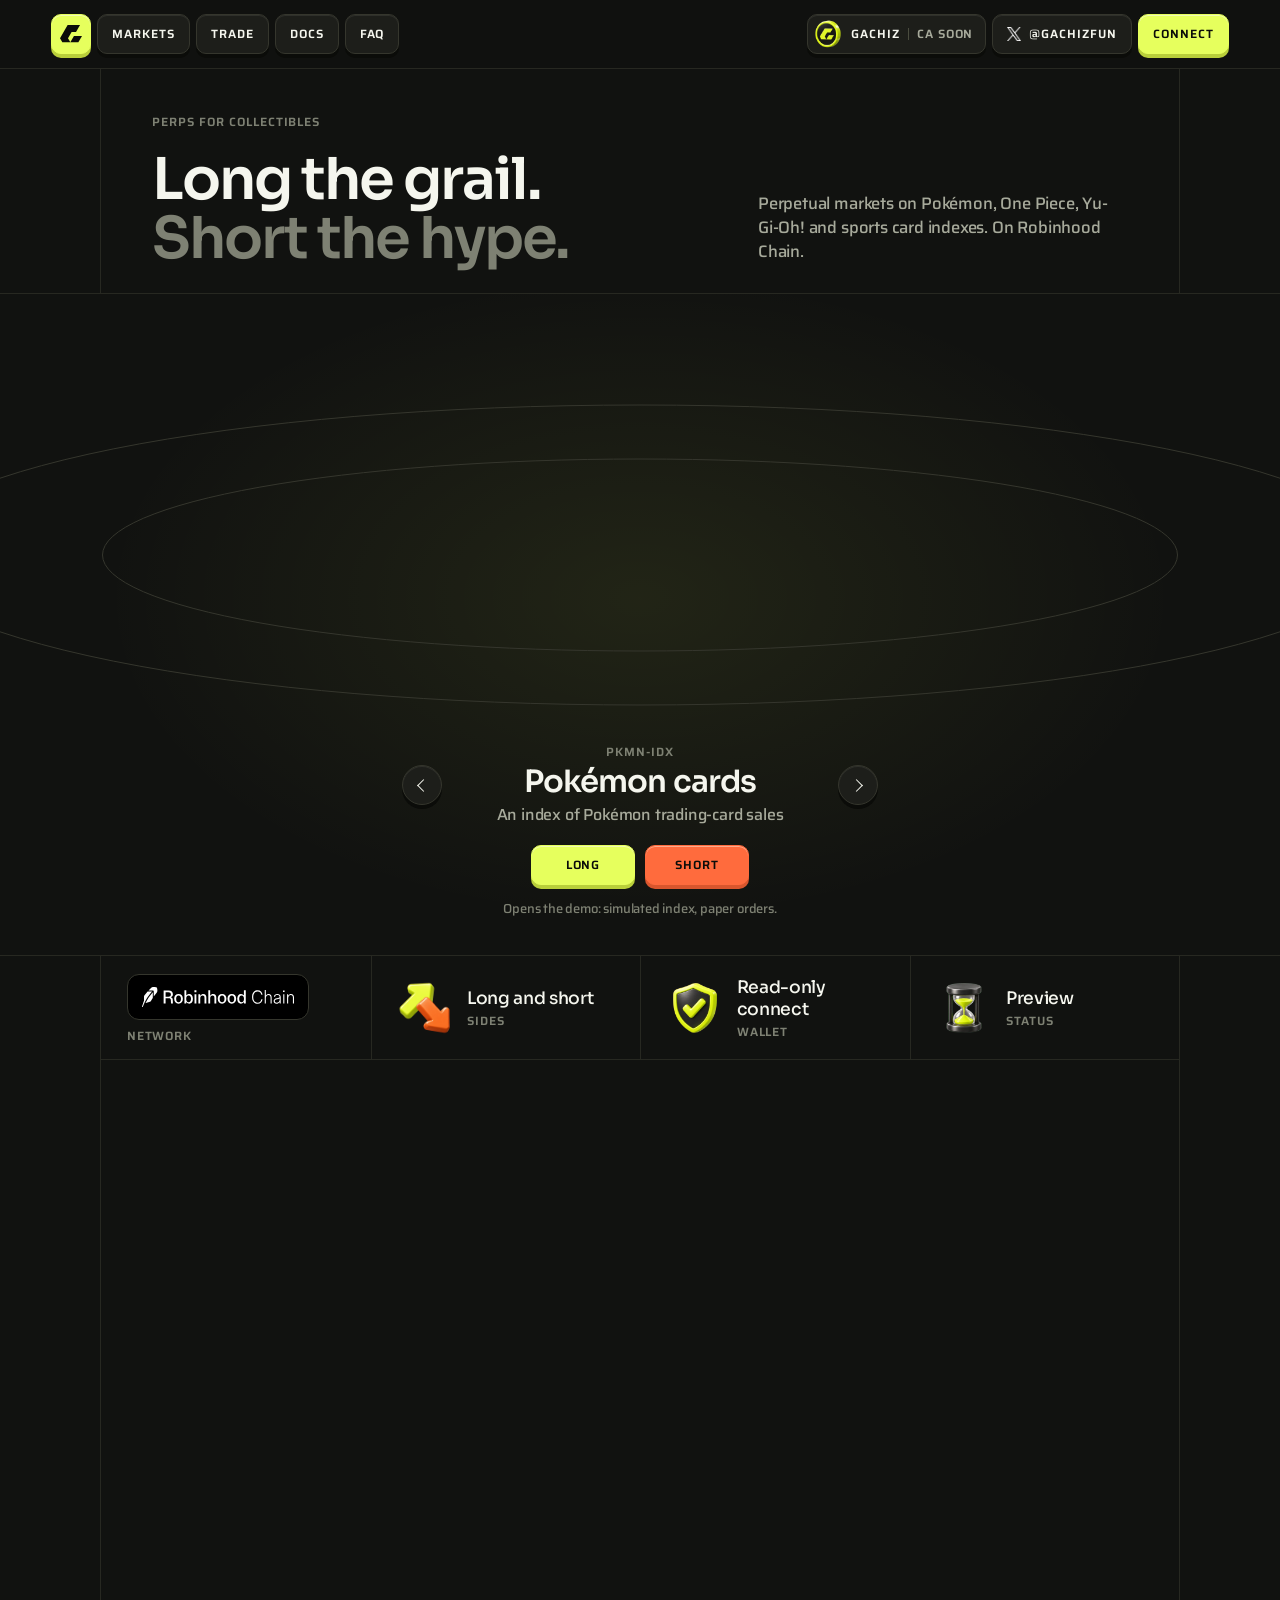
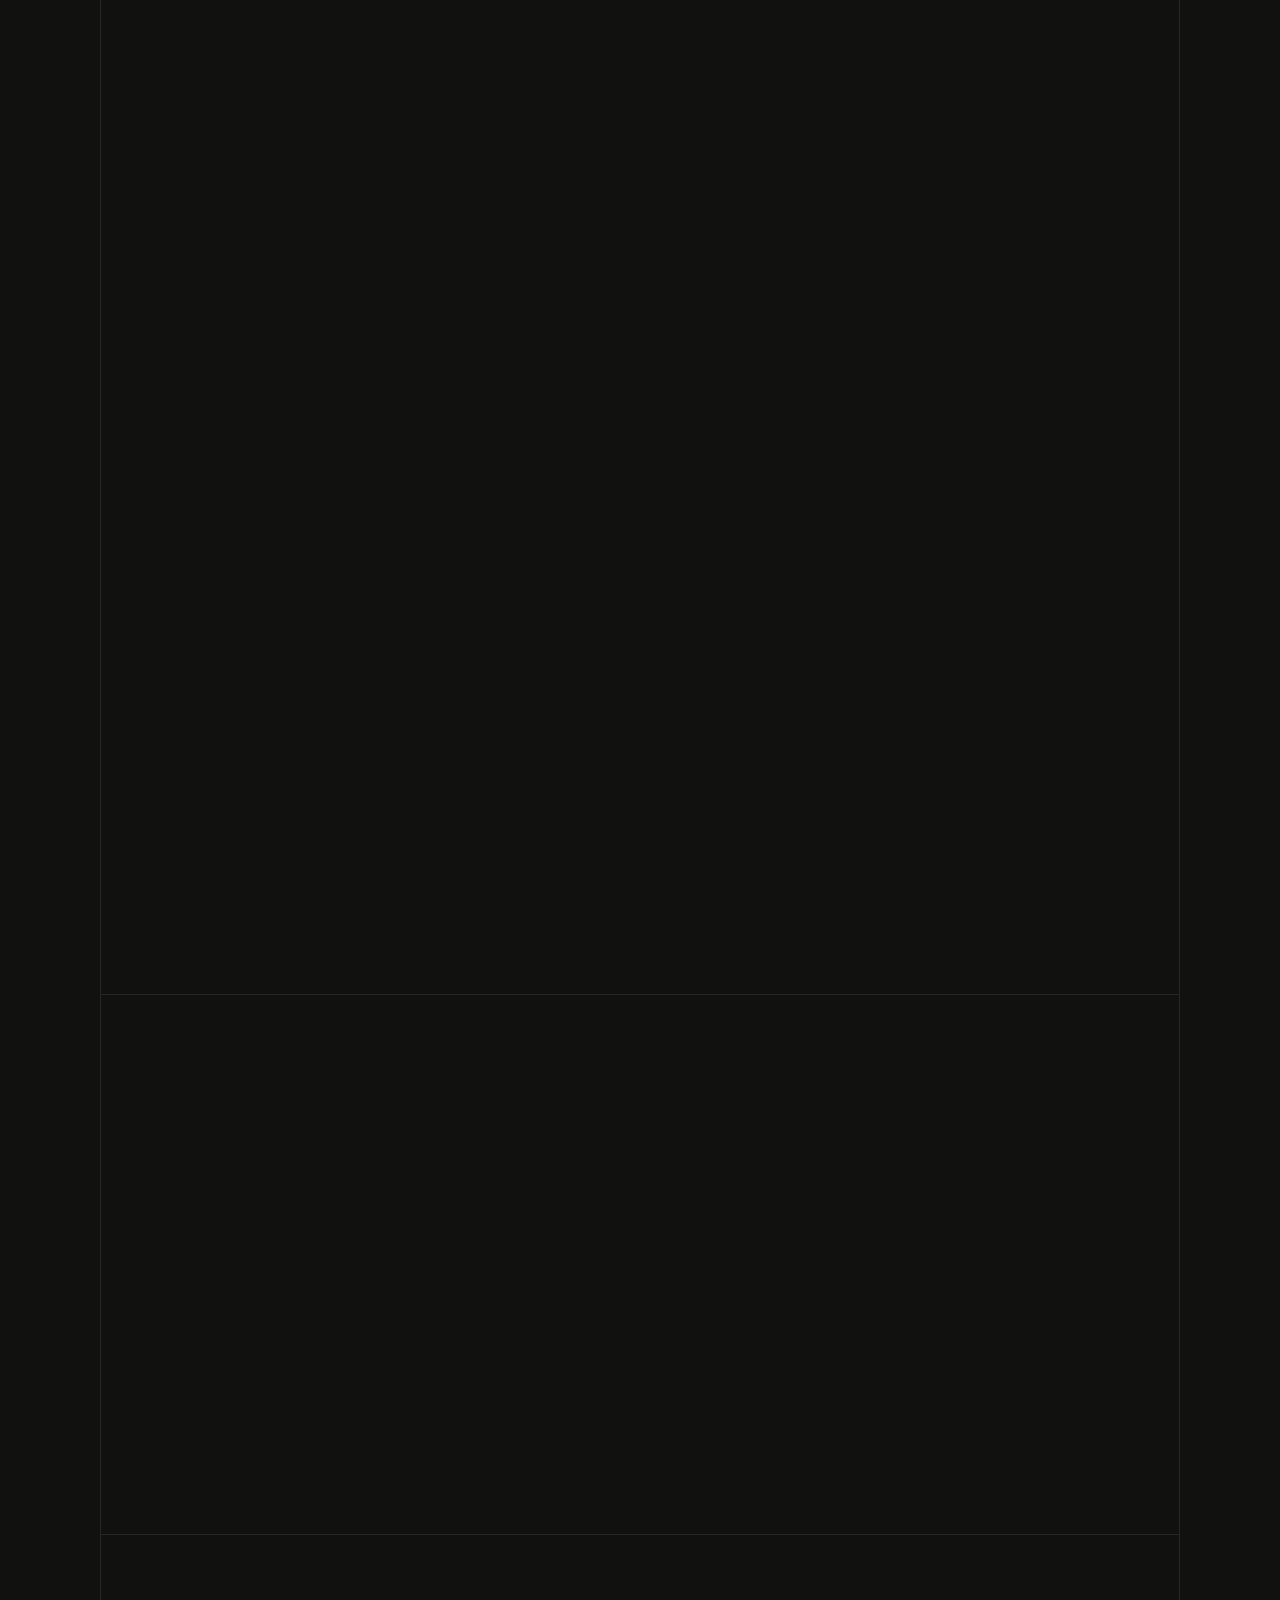
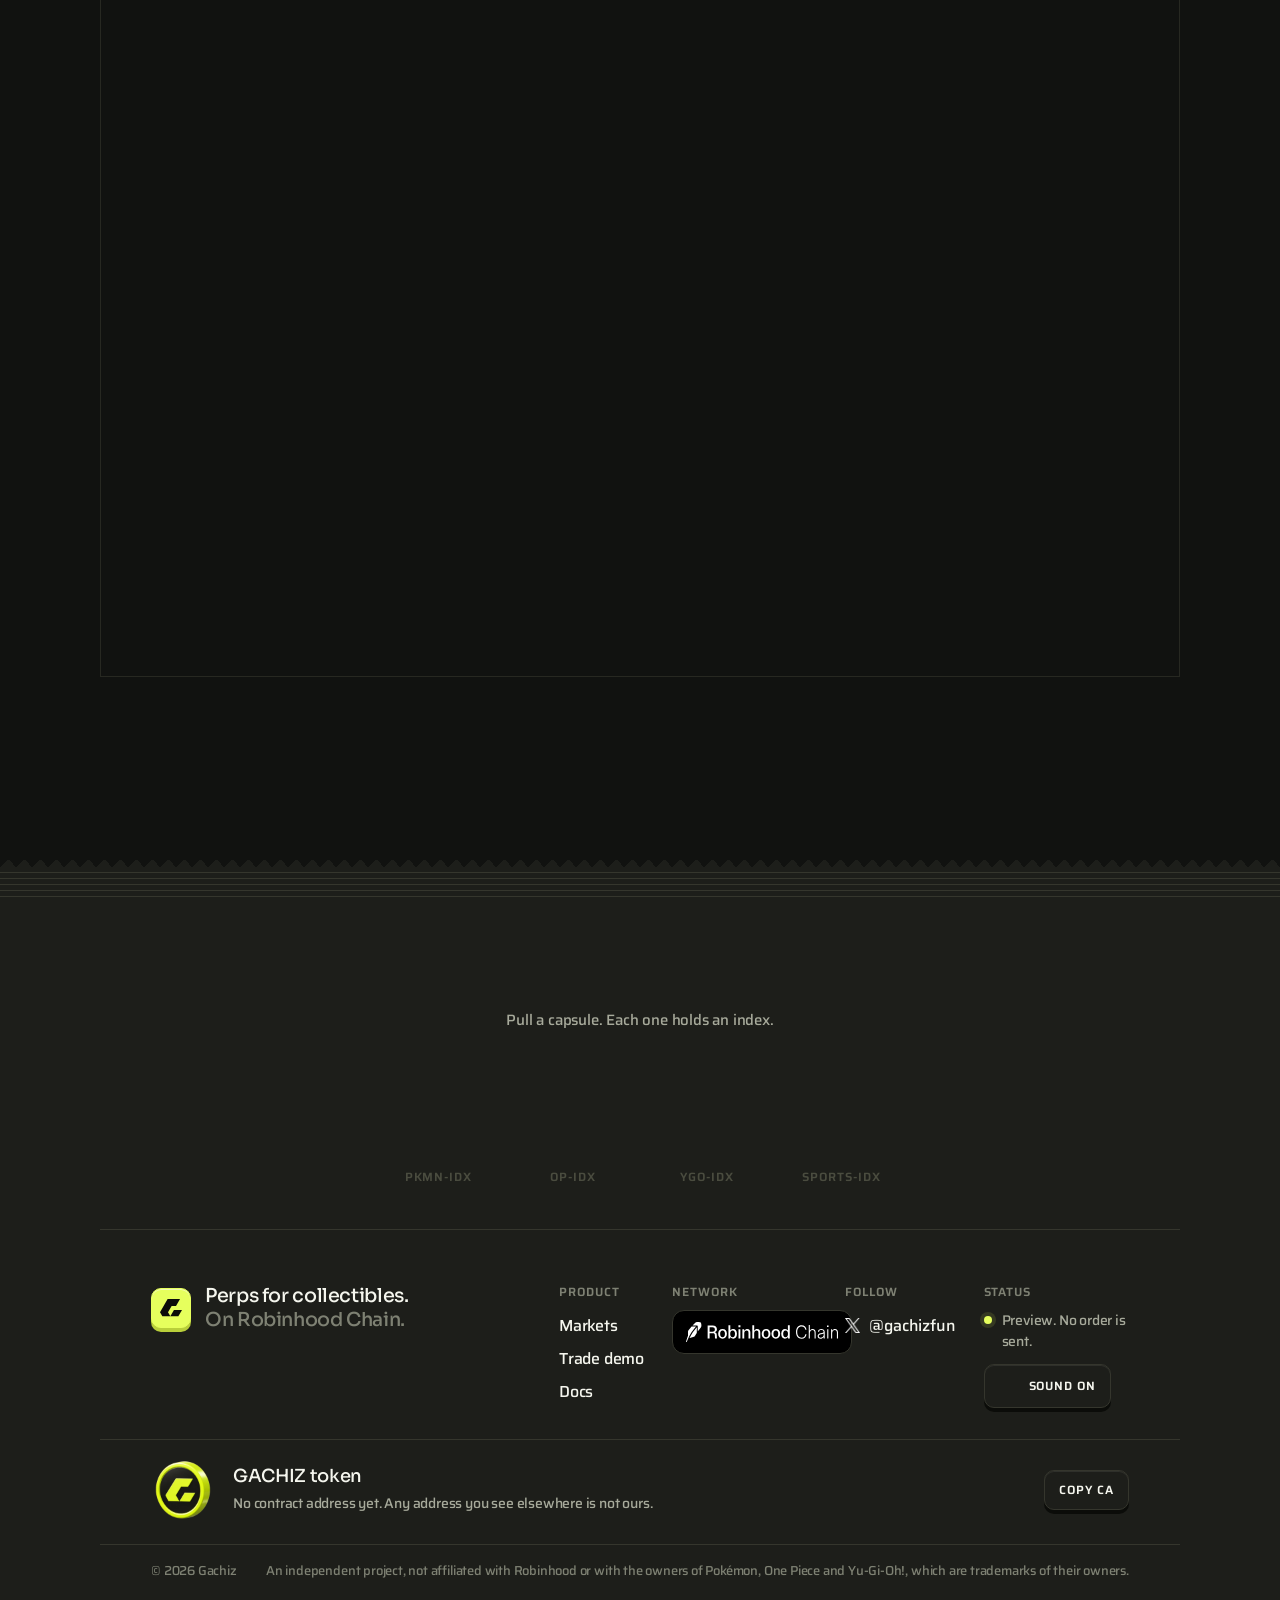
==== site/index.html @ b906c735 "Gachiz website: landing, trading demo, markets and docs" ====
<!doctype html>
<html lang="en">
<head>
<meta charset="utf-8">
<meta name="viewport" content="width=device-width, initial-scale=1">
<meta http-equiv="Content-Security-Policy" content="default-src 'self'; img-src 'self' data:; style-src 'self'; script-src 'self'; base-uri 'none'; form-action 'none'">
<meta name="theme-color" content="#111210">
<meta name="description" content="Gachiz: perpetual markets on Pokémon, One Piece, Yu-Gi-Oh! and sports card indexes, on Robinhood Chain. Demo.">
<title>Gachiz: long the grail, short the hype</title>
<link rel="icon" href="favicon.svg" type="image/svg+xml">
<link rel="preload" href="fonts/sora-latin-var.woff2" as="font" type="font/woff2" crossorigin>
<link rel="preload" href="fonts/saira-latin-var.woff2" as="font" type="font/woff2" crossorigin>
<link rel="stylesheet" href="styles.css">
</head>
<body>

<svg class="gz-defs" width="0" height="0" aria-hidden="true">
  <filter id="gz-soude" color-interpolation-filters="sRGB">
    <feComponentTransfer><feFuncA type="linear" slope="3" intercept="-1"/></feComponentTransfer>
  </filter>
</svg>

<div class="gz-load" id="chargement" role="status" aria-label="Loading">
  <div class="gz-mark" aria-hidden="true">
    <div class="gz-flou">
      <i class="v1 t6"></i><i class="v1 t5"></i><i class="v1 t4"></i><i class="v1 t3"></i><i class="v1 t2"></i><i class="v1 t1"></i>
      <i class="v2 t6"></i><i class="v2 t5"></i><i class="v2 t4"></i><i class="v2 t3"></i><i class="v2 t2"></i><i class="v2 t1"></i>
      <i class="v3 t6"></i><i class="v3 t5"></i><i class="v3 t4"></i><i class="v3 t3"></i><i class="v3 t2"></i><i class="v3 t1"></i>
      <i class="v4 t6"></i><i class="v4 t5"></i><i class="v4 t4"></i><i class="v4 t3"></i><i class="v4 t2"></i><i class="v4 t1"></i>
      <i class="v5 t6"></i><i class="v5 t5"></i><i class="v5 t4"></i><i class="v5 t3"></i><i class="v5 t2"></i><i class="v5 t1"></i>
    </div>
    <div class="gz-net">
      <i class="b1"></i><i class="v1"></i>
      <i class="b2"></i><i class="v2"></i>
      <i class="b3"></i><i class="v3"></i>
      <i class="b4"></i><i class="v4"></i>
      <i class="b5"></i><i class="v5"></i>
    </div>
  </div>
</div>

<header class="barre">
  <div class="barre-gauche">
    <a class="puce puce-logo" href="./" aria-label="Gachiz, home">
      <svg viewBox="0 0 136.6 107" aria-hidden="true">
        <polygon points="47.34,0 124.34,0 99.51,43 72.17,43 49.65,82 64.08,107 14.43,107 0,82"/>
        <polygon points="86.6,68 136.6,68 114.08,107 64.08,107"/>
      </svg>
    </a>
    <nav class="liens" aria-label="Main">
      <a class="puce" href="markets/">Markets</a>
      <a class="puce" href="trade/">Trade</a>
      <a class="puce" href="docs/">Docs</a>
      <a class="puce" href="#faq">FAQ</a>
    </nav>
  </div>
  <div class="barre-droite">
    <button class="puce puce-jeton" type="button" data-jeton aria-label="GACHIZ token: copy the contract address"><img src="icons/marge.webp" alt="" width="30" height="30"><span class="jeton-nom">GACHIZ</span><span class="jeton-ca" data-jeton-ca>CA soon</span></button>
    <a class="puce puce-x" href="https://x.com/gachizfun" rel="noopener" aria-label="Gachiz on X: @gachizfun"><img class="logo-x" src="logos/x.png" alt="" width="14" height="14"><span>@gachizfun</span></a>
    <div class="wallet">
      <button class="puce puce-zest" id="wallet-bouton" type="button" aria-haspopup="dialog" aria-expanded="false">Connect</button>
      <div class="wallet-menu" id="wallet-menu" hidden></div>
    </div>
  </div>
</header>

<section class="tete">
  <div class="tete-titre">
    <p class="libelle">Perps for collectibles</p>
    <h1>Long the grail.<br><span class="gris">Short the hype.</span></h1>
  </div>
  <div class="tete-droite">
    <p class="promesse">Perpetual markets on Pokémon, One Piece, Yu-Gi-Oh! and sports card indexes. On Robinhood Chain.</p>
  </div>
</section>

<section class="scene" aria-label="The markets, as packs">
  <svg class="orbites" viewBox="0 0 1200 360" preserveAspectRatio="none" aria-hidden="true">
    <ellipse cx="600" cy="180" rx="596" ry="150"/><ellipse cx="600" cy="180" rx="430" ry="96"/>
  </svg>
  <div class="ronde attend" id="ronde" role="group" aria-label="Four index packs turning in a ring. Drag to spin.">
    <div class="pack" data-code="PKMN-IDX" data-nom="Pokémon cards" data-ligne="An index of Pokémon trading-card sales"><img src="packs/pokemon.webp" alt="Gachiz pack for the Pokémon card index" width="560" height="1040" decoding="async"><span class="dos"></span><span class="reflet"></span></div>
    <div class="pack" data-code="OP-IDX" data-nom="One Piece cards" data-ligne="An index of One Piece trading-card sales"><img src="packs/onepiece.webp" alt="Gachiz pack for the One Piece card index" width="560" height="1040" decoding="async"><span class="dos"></span><span class="reflet"></span></div>
    <div class="pack" data-code="YGO-IDX" data-nom="Yu-Gi-Oh! cards" data-ligne="An index of Yu-Gi-Oh! trading-card sales"><img src="packs/yugioh.webp" alt="Gachiz pack for the Yu-Gi-Oh! card index" width="560" height="1040" decoding="async"><span class="dos"></span><span class="reflet"></span></div>
    <div class="pack" data-code="SPORTS-IDX" data-nom="Sports cards" data-ligne="An index of sports trading-card sales"><img src="packs/sports.webp" alt="Gachiz pack for the sports card index" width="560" height="1040" decoding="async"><span class="dos"></span><span class="reflet"></span></div>
    <div class="pack" aria-hidden="true" data-code="PKMN-IDX" data-nom="Pokémon cards" data-ligne="An index of Pokémon trading-card sales"><img src="packs/pokemon.webp" alt="" width="560" height="1040" decoding="async"><span class="dos"></span><span class="reflet"></span></div>
    <div class="pack" aria-hidden="true" data-code="OP-IDX" data-nom="One Piece cards" data-ligne="An index of One Piece trading-card sales"><img src="packs/onepiece.webp" alt="" width="560" height="1040" decoding="async"><span class="dos"></span><span class="reflet"></span></div>
    <div class="pack" aria-hidden="true" data-code="YGO-IDX" data-nom="Yu-Gi-Oh! cards" data-ligne="An index of Yu-Gi-Oh! trading-card sales"><img src="packs/yugioh.webp" alt="" width="560" height="1040" decoding="async"><span class="dos"></span><span class="reflet"></span></div>
    <div class="pack" aria-hidden="true" data-code="SPORTS-IDX" data-nom="Sports cards" data-ligne="An index of sports trading-card sales"><img src="packs/sports.webp" alt="" width="560" height="1040" decoding="async"><span class="dos"></span><span class="reflet"></span></div>
  </div>
  <div class="cartel" id="cartel">
    <button class="puce puce-ronde" id="ronde-avant" type="button" aria-label="Previous pack"><span class="chevron" aria-hidden="true"></span></button>
    <div class="cartel-texte" aria-live="polite">
      <p class="libelle" id="cartel-code">PKMN-IDX</p>
      <p class="cartel-nom" id="cartel-nom">Pokémon cards</p>
      <p class="cartel-ligne" id="cartel-ligne">An index of Pokémon trading-card sales</p>
    </div>
    <button class="puce puce-ronde" id="ronde-apres" type="button" aria-label="Next pack"><span class="chevron" aria-hidden="true"></span></button>
  </div>
  <div class="cartel-gestes">
    <a class="puce puce-zest ordre" data-sens="long" href="trade/?market=PKMN-IDX&amp;side=long">Long</a>
    <a class="puce puce-baisse ordre" data-sens="short" href="trade/?market=PKMN-IDX&amp;side=short">Short</a>
    <p class="etat">Opens the demo: simulated index, paper orders.</p>
  </div>
</section>

<main class="cadre">
  <section class="faits" aria-label="Facts">
    <div class="fait-chaine"><span class="logo-chaine"><img src="logos/robinhood-chain.svg" alt="Robinhood Chain" width="152" height="20"></span><p class="libelle">Network</p></div>
    <div><span class="duo"><img src="icons/long.webp" alt="" width="44" height="44" loading="lazy"><img src="icons/short.webp" alt="" width="44" height="44" loading="lazy"></span><p class="fait">Long and short</p><p class="libelle">Sides</p></div>
    <div><img src="icons/bouclier.webp" alt="" width="56" height="56" loading="lazy"><p class="fait">Read-only connect</p><p class="libelle">Wallet</p></div>
    <div><img src="icons/sablier.webp" alt="" width="56" height="56" loading="lazy"><p class="fait">Preview</p><p class="libelle">Status</p></div>
  </section>

  <section class="bloc" id="markets">
    <p class="libelle apparait">Trade the collection</p>
    <h2 class="apparait">Pokémon, One Piece, Yu-Gi-Oh! and sports cards, <span class="gris">as perpetual markets.</span></h2>

    <ul class="lignes apparait">
      <li class="ligne"><span class="medaillon"><img src="packs/mini/pokemon.webp" alt="" width="64" height="64" loading="lazy"></span><span class="nom">Pokémon cards</span><span class="code">PKMN-IDX</span><span class="precision">An index of Pokémon trading-card sales</span><span class="statut">Preview</span></li>
      <li class="ligne"><span class="medaillon"><img src="packs/mini/onepiece.webp" alt="" width="64" height="64" loading="lazy"></span><span class="nom">One Piece cards</span><span class="code">OP-IDX</span><span class="precision">An index of One Piece trading-card sales</span><span class="statut">Preview</span></li>
      <li class="ligne"><span class="medaillon"><img src="packs/mini/yugioh.webp" alt="" width="64" height="64" loading="lazy"></span><span class="nom">Yu-Gi-Oh! cards</span><span class="code">YGO-IDX</span><span class="precision">An index of Yu-Gi-Oh! trading-card sales</span><span class="statut">Preview</span></li>
      <li class="ligne"><span class="medaillon"><img src="packs/mini/sports.webp" alt="" width="64" height="64" loading="lazy"></span><span class="nom">Sports cards</span><span class="code">SPORTS-IDX</span><span class="precision">An index of sports trading-card sales</span><span class="statut">Preview</span></li>
    </ul>

    <div class="vitrine apparait" id="vitrine">
      <div class="vitrine-scene">
        <a class="ecran ecran-ordi" href="trade/" aria-label="Open the trading demo">
          <img src="apercus/app-ordi.webp" alt="The Gachiz trading screen: four index markets, a candle chart, the order ticket and an open long position. Demo data." width="1440" height="900" loading="lazy">
        </a>
        <div class="ecran ecran-tel" aria-hidden="true"><img src="apercus/app-tel.webp" alt="" width="390" height="844" loading="lazy"></div>
      </div>
      <div class="vitrine-pied">
        <p class="libelle">The trading screen, running on demo data</p>
        <a class="puce puce-zest" href="trade/">Open the demo</a>
      </div>
    </div>
  </section>

  <section class="bloc" id="how">
    <p class="libelle apparait">From wallet to position</p>
    <h2 class="apparait">Four steps, <span class="gris">one position.</span></h2>
    <ol class="etapes">
      <li class="etape apparait">
        <svg class="schema" width="220" height="120" viewBox="0 0 220 120" aria-hidden="true">
          <path class="trait" d="M30 60H112"/><circle class="orbite" cx="158" cy="60" r="46"/>
          <g class="noeud"><circle cx="30" cy="60" r="5"/><circle class="point" cx="30" cy="60" r="1.6"/></g>
          <g class="noeud actif"><circle cx="112" cy="60" r="5"/><circle class="point" cx="112" cy="60" r="1.6"/></g>
          <g class="noeud"><circle cx="181" cy="20.2" r="5"/><circle class="point" cx="181" cy="20.2" r="1.6"/></g>
        </svg>
        <p class="numero"><img src="icons/wallet.webp" alt="" width="64" height="64" loading="lazy">01</p><p class="etape-texte">Connect a wallet on Robinhood Chain.</p>
      </li>
      <li class="etape apparait">
        <svg class="schema" width="220" height="120" viewBox="0 0 220 120" aria-hidden="true">
          <path class="trait" d="M36 18L72.4 81M84 18L96.1 39M132 18L119.9 39M180 18L143.6 81"/><circle class="orbite" cx="108" cy="82" r="24"/>
          <g class="noeud"><circle cx="36" cy="18" r="5"/><circle class="point" cx="36" cy="18" r="1.6"/></g>
          <g class="noeud"><circle cx="84" cy="18" r="5"/><circle class="point" cx="84" cy="18" r="1.6"/></g>
          <g class="noeud"><circle cx="132" cy="18" r="5"/><circle class="point" cx="132" cy="18" r="1.6"/></g>
          <g class="noeud"><circle cx="180" cy="18" r="5"/><circle class="point" cx="180" cy="18" r="1.6"/></g>
          <g class="noeud actif"><circle cx="108" cy="82" r="7"/><circle class="point" cx="108" cy="82" r="2.2"/></g>
        </svg>
        <p class="numero"><img src="icons/indice.webp" alt="" width="64" height="64" loading="lazy">02</p><p class="etape-texte">Pick an index of collectibles.</p>
      </li>
      <li class="etape apparait">
        <svg class="schema" width="220" height="120" viewBox="0 0 220 120" aria-hidden="true">
          <path class="trait" d="M24 60H86"/><path class="trait allume" d="M86 60L112 15H196"/><path class="trait baisse" d="M86 60L112 105H196"/>
          <g class="noeud"><circle cx="24" cy="60" r="5"/><circle class="point" cx="24" cy="60" r="1.6"/></g>
          <g class="noeud actif"><circle cx="86" cy="60" r="5"/><circle class="point" cx="86" cy="60" r="1.6"/></g>
        </svg>
        <p class="numero"><img src="icons/levier.webp" alt="" width="64" height="64" loading="lazy">03</p><p class="etape-texte">Go long or short, with leverage.</p>
      </li>
      <li class="etape apparait">
        <svg class="schema" width="220" height="120" viewBox="0 0 220 120" aria-hidden="true">
          <path class="trait" d="M28 92L64 29.6H156L192 92"/><path class="trait pointille" d="M28 92H192"/>
          <g class="noeud actif"><circle cx="28" cy="92" r="5"/><circle class="point" cx="28" cy="92" r="1.6"/></g>
          <g class="noeud"><circle cx="64" cy="29.6" r="5"/><circle class="point" cx="64" cy="29.6" r="1.6"/></g>
          <g class="noeud"><circle cx="156" cy="29.6" r="5"/><circle class="point" cx="156" cy="29.6" r="1.6"/></g>
          <g class="noeud actif"><circle cx="192" cy="92" r="5"/><circle class="point" cx="192" cy="92" r="1.6"/></g>
        </svg>
        <p class="numero"><img src="icons/pince.webp" alt="" width="64" height="64" loading="lazy">04</p><p class="etape-texte">Close the position whenever you want.</p>
      </li>
    </ol>
  </section>

  <section class="bloc" id="faq">
    <p class="libelle apparait">FAQ</p>
    <div class="titre-icone apparait"><img src="icons/question.webp" alt="" width="72" height="72" loading="lazy"><h2>Straight answers.</h2></div>
    <div class="faq-grille">
    <div class="questions apparait">
      <details><summary>What is Gachiz?</summary><p>A market for collectibles. Instead of pulling a card and hoping, you take a long or short position on an index of Pokémon, One Piece, Yu-Gi-Oh! or sports card sales.</p></details>
      <details><summary>Is Gachiz affiliated with these card games?</summary><p>No. Gachiz is an independent project. Pokémon, One Piece and Yu-Gi-Oh! are trademarks of their owners: their names only say which cards an index follows.</p></details>
      <details><summary>Is trading live?</summary><p>No. This site is a preview. No order is sent and no funds are taken. Connecting a wallet only reads your address.</p></details>
      <details><summary>Which chain is it on?</summary><p>Robinhood Chain, an EVM network (chain id 4663).</p></details>
      <details><summary>Is there a token?</summary><p>A GACHIZ token is planned. It has no contract address yet: any address you see elsewhere is not ours. Once it exists, it is shown in the top bar and the footer, with a button to copy it.</p></details>
    </div>
    <figure class="apercu apercu-cote apparait">
      <figcaption class="libelle">What Connect reads</figcaption>
      <svg class="schema" width="280" height="190" viewBox="0 0 280 190" role="img" aria-label="Schematic: connecting a wallet reads its address only. Funds are not touched.">
        <circle class="orbite" cx="58" cy="95" r="34"/>
        <path class="trait allume" d="M92 95H150L176 50H232"/><path class="trait pointille" d="M150 95L176 140H232"/>
        <g class="noeud actif"><circle cx="58" cy="95" r="7"/><circle class="point" cx="58" cy="95" r="2.2"/></g>
        <g class="noeud actif"><circle cx="232" cy="50" r="5"/><circle class="point" cx="232" cy="50" r="1.6"/></g>
        <g class="noeud"><circle cx="232" cy="140" r="5"/><circle class="point" cx="232" cy="140" r="1.6"/></g>
        <text class="ap-texte" x="58" y="150" text-anchor="middle">Wallet</text>
        <text class="ap-texte ap-texte-zest" x="240" y="34" text-anchor="end">Address</text>
        <text class="ap-texte" x="240" y="166" text-anchor="end">Funds: untouched</text>
      </svg>
    </figure>
    </div>
    <a class="carte-doc apparait" href="docs/">
      <img src="icons/livre.webp" alt="" width="64" height="64" loading="lazy">
      <span><strong>The rest is in the docs</strong><span>Indexes, perps basics, the demo and what Connect reads.</span></span>
      <span class="chevron" aria-hidden="true"></span>
    </a>
  </section>

</main>

<footer class="pied">
  <div class="pied-soudure" aria-hidden="true"></div>
  <div class="tirage" id="tirage">
    <button class="tirage-machine" id="tirage-bouton" type="button" aria-label="Pull a capsule from the machine">
      <img src="icons/machine.webp" alt="" width="230" height="230" loading="lazy">
    </button>
    <p class="tirage-etat" id="tirage-etat" aria-live="polite">Pull a capsule. Each one holds an index.</p>
    <ol class="plateau" aria-label="Indexes pulled">
      <li class="socle" data-code="PKMN-IDX"><img src="icons/socle.webp" alt="" width="84" height="84" loading="lazy"><a class="trouve" href="trade/?market=PKMN-IDX" aria-label="Pokémon cards, open the demo" hidden><img src="packs/mini/pokemon.webp" alt="" width="72" height="72" loading="lazy"></a><span class="libelle">PKMN-IDX</span></li>
      <li class="socle" data-code="OP-IDX"><img src="icons/socle.webp" alt="" width="84" height="84" loading="lazy"><a class="trouve" href="trade/?market=OP-IDX" aria-label="One Piece cards, open the demo" hidden><img src="packs/mini/onepiece.webp" alt="" width="72" height="72" loading="lazy"></a><span class="libelle">OP-IDX</span></li>
      <li class="socle" data-code="YGO-IDX"><img src="icons/socle.webp" alt="" width="84" height="84" loading="lazy"><a class="trouve" href="trade/?market=YGO-IDX" aria-label="Yu-Gi-Oh! cards, open the demo" hidden><img src="packs/mini/yugioh.webp" alt="" width="72" height="72" loading="lazy"></a><span class="libelle">YGO-IDX</span></li>
      <li class="socle" data-code="SPORTS-IDX"><img src="icons/socle.webp" alt="" width="84" height="84" loading="lazy"><a class="trouve" href="trade/?market=SPORTS-IDX" aria-label="Sports cards, open the demo" hidden><img src="packs/mini/sports.webp" alt="" width="72" height="72" loading="lazy"></a><span class="libelle">SPORTS-IDX</span></li>
    </ol>
  </div>
  <div class="pied-corps">
    <div class="pied-marque">
      <a class="puce puce-logo" href="./" aria-label="Gachiz, back to top">
        <svg viewBox="0 0 136.6 107" aria-hidden="true">
          <polygon points="47.34,0 124.34,0 99.51,43 72.17,43 49.65,82 64.08,107 14.43,107 0,82"/>
          <polygon points="86.6,68 136.6,68 114.08,107 64.08,107"/>
        </svg>
      </a>
      <p class="pied-phrase">Perps for collectibles.<br><span class="gris">On Robinhood Chain.</span></p>
    </div>
    <nav class="pied-liens" aria-label="Footer">
      <div><p class="libelle">Product</p><a href="markets/">Markets</a><a href="trade/">Trade demo</a><a href="docs/">Docs</a></div>
      <div><p class="libelle">Network</p><span class="logo-chaine"><img src="logos/robinhood-chain.svg" alt="Robinhood Chain" width="152" height="20" loading="lazy"></span></div>
      <div><p class="libelle">Follow</p><a href="https://x.com/gachizfun" rel="noopener" aria-label="Gachiz on X: @gachizfun"><img class="logo-x" src="logos/x.png" alt="" width="15" height="15">@gachizfun</a></div>
      <div>
        <p class="libelle">Status</p>
        <p class="pied-etat"><span class="voyant"></span>Preview. No order is sent.</p>
        <button class="puce puce-son" id="son-bouton" type="button" aria-pressed="true"><img src="icons/son.webp" alt="" width="32" height="32" loading="lazy"><span>Sound on</span></button>
      </div>
    </nav>
  </div>
  <div class="pied-jeton">
    <img src="icons/marge.webp" alt="" width="64" height="64" loading="lazy">
    <div><strong>GACHIZ token</strong><p class="jeton-adresse" data-jeton-texte>No contract address yet. Any address you see elsewhere is not ours.</p></div>
    <button class="puce" type="button" data-jeton>Copy CA</button>
  </div>
  <div class="pied-bas">
    <p>© 2026 Gachiz</p>
    <p>An independent project, not affiliated with Robinhood or with the owners of Pokémon, One Piece and Yu-Gi-Oh!, which are trademarks of their owners.</p>
  </div>
</footer>

<script src="commun.js" defer></script>
<script src="app.js" defer></script>
</body>
</html>
---- site/styles.css ----
/* Gachiz : le site. Aucune couleur hors de la palette ci-dessous. */
@font-face { font-family: "Sora"; src: url("fonts/sora-latin-var.woff2") format("woff2"); font-weight: 100 800; font-display: swap; }
@font-face { font-family: "Saira"; src: url("fonts/saira-latin-var.woff2") format("woff2"); font-weight: 100 900; font-stretch: 50% 125%; font-display: swap; }

:root {
  --bg: #111210; --paper: #171815; --sheet: #1D1E1A; --muted: #25261F; --emph: #2E2F27;
  --text-1: #F5F6EE; --text-2: #A7AA9B; --text-3: #7E8173;
  --div-1: #272821; --div-2: #35362D; --div-3: #4A4C3F;
  --zest: #E6FF5D; --zest-dark: #B9CF3A; --on-zest: #0B0C09; --noir: #0B0C09;
  --down: #FF6B3D; --down-dark: #D9562D; --logo-blanc: #FFFFFF; --logo-noir: #000000;
  --zest-25: rgb(230 255 93 / .25); --zest-12: rgb(230 255 93 / .12); --zest-8: rgb(230 255 93 / .08); --zest-4: rgb(230 255 93 / .04);
  --down-25: rgb(255 107 61 / .25); --down-12: rgb(255 107 61 / .12);
  --titre: "Sora", sans-serif; --texte: "Saira", sans-serif;
  --courbe: cubic-bezier(.2, .8, .2, 1); --pli: cubic-bezier(.62, 0, .2, 1); --retour: cubic-bezier(.3, 1.2, .4, 1);
  --marge: clamp(18px, 4vw, 64px); --colonne: 1080px;
}
*, *::before, *::after { box-sizing: border-box; }
html { background: var(--bg); scroll-behavior: smooth; scroll-padding-top: 84px; }
body {
  margin: 0; background: var(--bg); color: var(--text-2);
  font: 500 16px/1.5 var(--texte); letter-spacing: -.012em; font-variant-numeric: tabular-nums;
  -webkit-font-smoothing: antialiased;
}
.gz-defs { position: absolute; width: 0; height: 0; }
:focus-visible { outline: 1px solid var(--zest); outline-offset: 3px; }
p { margin: 0; }

/* ---------- Pièces de texte ---------- */
.libelle { font: 600 12px/1.3 var(--texte); letter-spacing: .08em; text-transform: uppercase; color: var(--text-3); }
.gris { color: var(--text-3); }
h1, h2 { margin: 0; font-family: var(--titre); font-weight: 600; color: var(--text-1); letter-spacing: -.035em; }
h1 { font-size: clamp(40px, 4.5vw, 64px); line-height: 1.04; }
h2 { font-size: clamp(26px, 3.1vw, 44px); line-height: 1.1; max-width: 22ch; }
.lien { color: var(--text-1); text-decoration: none; border-bottom: 1px solid var(--div-3); transition: border-color 120ms var(--courbe); }
.lien:hover { border-bottom-color: var(--zest); }

/* ---------- Pastilles : des touches en relief. Au survol elle se lève, à l'appui elle s'enfonce. ---------- */
/* --tranche : la couleur de l'épaisseur sous la touche ; --reflet : le filet de lumière sur son arête du haut. */
.puce {
  --tranche: var(--noir); --reflet: rgb(245 246 238 / .08);
  appearance: none; position: relative; display: inline-flex; align-items: center; gap: 8px; height: 40px; padding: 0 14px;
  border: 1px solid var(--div-2); border-radius: 10px; background: var(--sheet); color: var(--text-1);
  font: 600 12px/1 var(--texte); letter-spacing: .08em; text-transform: uppercase; text-decoration: none; cursor: pointer;
  box-shadow: inset 0 1px 0 var(--reflet), 0 4px 0 var(--tranche);
  transition: background-color 120ms var(--courbe), border-color 120ms var(--courbe), transform 90ms var(--courbe), box-shadow 90ms var(--courbe);
}
.puce:hover { background: var(--muted); border-color: var(--div-3); transform: translateY(-1px); box-shadow: inset 0 1px 0 var(--reflet), 0 5px 0 var(--tranche); }
.puce:active { background: var(--emph); transform: translateY(3px); box-shadow: inset 0 1px 0 var(--reflet), 0 1px 0 var(--tranche); }
.puce-zest, .puce-logo { --tranche: var(--zest-dark); --reflet: rgb(245 246 238 / .6); background: var(--zest); border-color: var(--zest); color: var(--on-zest); }
.puce-zest:hover, .puce-logo:hover { background: var(--zest); border-color: var(--zest); }
.puce-zest:active, .puce-logo:active { background: var(--zest-dark); border-color: var(--zest-dark); }
.puce[aria-busy="true"] { background: var(--zest-25); border-color: var(--zest-25); color: var(--text-1); cursor: progress; transform: translateY(3px); box-shadow: inset 0 1px 0 var(--reflet), 0 1px 0 var(--tranche); }
.puce:disabled { --tranche: var(--noir); background: var(--paper); border-color: var(--div-1); color: var(--text-3); cursor: not-allowed; transform: translateY(2px); box-shadow: 0 2px 0 var(--tranche); }
.puce-grande { height: 48px; padding: 0 20px; font-size: 13px; }
.puce-logo { padding: 0; width: 40px; justify-content: center; }
.puce-logo svg { width: 22px; height: auto; fill: var(--on-zest); }
/* Le logo officiel de X, blanc, à côté du nom du compte : jamais redessiné ni recoloré. */
.logo-x { flex: none; width: 14px; height: 14px; }
/* Un logo de tiers qui demande un fond blanc (ChatGPT, Claude, Gemini) : tel quel, dans une petite tuile blanche. */
.logo-tuile { flex: none; display: grid; place-items: center; width: 26px; height: 26px; background: var(--logo-blanc); border-radius: 7px; }
.logo-tuile img { display: block; width: 17px; height: 17px; }
/* Le logo officiel de Robinhood Chain : blanc sur noir pur, seul dans sa tuile, avec sa marge libre. Il dit le réseau, rien d'autre. */
.logo-chaine { display: inline-grid; place-items: center; padding: 14px 18px; background: var(--logo-noir); border: 1px solid var(--div-2); border-radius: 12px; }
.logo-chaine img { display: block; width: auto; height: 22px; }

/* ---------- Barre ---------- */
.barre {
  position: sticky; top: 0; z-index: 40; display: flex; align-items: center; justify-content: space-between; gap: 12px;
  padding: 14px var(--marge); background: rgb(17 18 16 / .86); backdrop-filter: blur(10px); border-bottom: 1px solid var(--div-1);
}
.barre-gauche, .barre-droite, .liens { display: flex; align-items: center; gap: 6px; }

/* ---------- Wallet : le menu du compte connecté ---------- */
.wallet { position: relative; }
.wallet-menu {
  position: absolute; right: 0; top: calc(100% + 8px); z-index: 20; min-width: 248px; padding: 8px;
  background: var(--paper); border: 1px solid var(--div-2); border-radius: 16px; animation: gz-pose 200ms var(--courbe) both;
}
@keyframes gz-pose { from { opacity: 0; filter: blur(3px); transform: translateY(-6px); } }
.wallet-menu p { margin: 6px 10px 8px; font-size: 13px; color: var(--text-3); }
.wallet-menu .adresse { color: var(--text-1); font-weight: 600; font-size: 15px; font-variant-numeric: tabular-nums; }
.menu-choix {
  display: flex; align-items: center; gap: 10px; width: 100%; padding: 10px; border: 0; border-radius: 8px;
  background: none; color: var(--text-1); font: 600 15px/1.2 var(--texte); text-align: left; cursor: pointer;
  transition: background-color 120ms var(--courbe);
}
.menu-choix:hover { background: var(--muted); }
.menu-choix:active { background: var(--emph); }

/* ---------- Fenêtre : le pop-up de connexion ---------- */
.fenetre {
  width: min(440px, calc(100vw - 32px)); padding: 0; overflow: hidden;
  background: var(--paper); border: 1px solid var(--div-2); border-radius: 20px; color: var(--text-2);
}
.fenetre:focus { outline: none; }
.fenetre::backdrop { background: rgb(11 12 9 / .72); backdrop-filter: blur(6px); }
.fenetre[open] { animation: gz-fenetre 280ms var(--courbe) both; }
.fenetre[open]::backdrop { animation: gz-fond 240ms var(--courbe) both; }
.fenetre.sort { animation: gz-fenetre-sort 160ms var(--courbe) both; }
.fenetre.sort::backdrop { animation: gz-fond-sort 160ms var(--courbe) both; }
@keyframes gz-fenetre { from { opacity: 0; filter: blur(4px); transform: translateY(14px) scale(.97); } }
@keyframes gz-fenetre-sort { to { opacity: 0; filter: blur(3px); transform: translateY(8px) scale(.98); } }
@keyframes gz-fond { from { opacity: 0; } }
@keyframes gz-fond-sort { to { opacity: 0; } }
.fenetre-tete { display: grid; grid-template-columns: 56px minmax(0, 1fr) 32px; gap: 14px; align-items: start; padding: 22px 18px 18px 20px; border-bottom: 1px solid var(--div-1); }
.fenetre-tete img { width: 56px; height: 56px; }
.fenetre-tete h2 { max-width: none; margin-bottom: 6px; font-size: 22px; }
.fenetre-tete p { font-size: 14px; line-height: 1.45; }
.croix { position: relative; flex: none; width: 32px; height: 32px; padding: 0; border: 1px solid var(--div-1); border-radius: 50%; background: var(--sheet); cursor: pointer; transition: background-color 120ms var(--courbe), border-color 120ms var(--courbe), transform 120ms var(--courbe); }
.croix::before, .croix::after { content: ""; position: absolute; left: 50%; top: 50%; width: 12px; height: 1.5px; background: var(--text-2); transform: translate(-50%, -50%) rotate(45deg); }
.croix::after { transform: translate(-50%, -50%) rotate(-45deg); }
.croix:hover { background: var(--muted); border-color: var(--div-2); }
.croix:active { background: var(--emph); transform: scale(.94); }
.fenetre-corps { display: grid; gap: 6px; padding: 12px; }
.wallet-choix {
  display: flex; align-items: center; gap: 12px; width: 100%; min-height: 56px; padding: 10px 14px 10px 12px;
  background: var(--sheet); border: 1px solid var(--div-1); border-radius: 12px; color: var(--text-1);
  font: 600 16px/1.2 var(--texte); text-align: left; cursor: pointer;
  transition: background-color 120ms var(--courbe), border-color 120ms var(--courbe), transform 120ms var(--courbe);
}
.wallet-choix:hover { background: var(--muted); border-color: var(--div-2); }
.wallet-choix { box-shadow: inset 0 1px 0 rgb(245 246 238 / .06), 0 3px 0 var(--noir); }
.wallet-choix:active { background: var(--emph); transform: translateY(2px); box-shadow: inset 0 1px 0 rgb(245 246 238 / .06), 0 1px 0 var(--noir); }
.wallet-choix img { width: 32px; height: 32px; border-radius: 8px; }
.wallet-choix .sans-logo { width: 32px; height: 32px; border: 1px solid var(--div-2); border-radius: 8px; }
.wallet-choix .etiquette { display: inline-flex; align-items: center; gap: 8px; margin-left: auto; font: 600 11px/1.3 var(--texte); letter-spacing: .08em; text-transform: uppercase; color: var(--text-3); }
.wallet-choix[aria-busy="true"] { background: var(--zest-8); border-color: var(--zest); cursor: progress; }
.wallet-choix[aria-busy="true"] .etiquette { color: var(--zest); }
.wallet-choix:disabled { background: var(--paper); color: var(--text-3); cursor: not-allowed; }
.anneau { width: 14px; height: 14px; border: 2px solid var(--zest-25); border-top-color: var(--zest); border-radius: 50%; animation: gz-tourne 700ms linear infinite; }
@keyframes gz-tourne { to { transform: rotate(360deg); } }
.fenetre-vide { padding: 22px 14px 18px; text-align: center; font-size: 14px; }
.fenetre-vide strong { display: block; margin-bottom: 6px; font: 500 18px/1.3 var(--titre); letter-spacing: -.02em; color: var(--text-1); }
.fenetre-erreur { margin: 0 12px 12px; padding: 10px 12px; background: var(--down-12); border: 1px solid var(--down); border-radius: 10px; color: var(--text-1); font-size: 14px; animation: gz-pose 200ms var(--courbe) both; }
.fenetre-pied { padding: 12px 20px 16px; border-top: 1px solid var(--div-1); font-size: 13px; color: var(--text-3); }
/* ---------- La colonne encadrée ---------- */
.cadre { max-width: var(--colonne); margin: 0 auto; border-left: 1px solid var(--div-1); border-right: 1px solid var(--div-1); }
.cadre > section { border-bottom: 1px solid var(--div-1); }
.bloc { padding: clamp(56px, 9vh, 104px) var(--marge); }
.bloc > .libelle { margin-bottom: 18px; }

/* ---------- Premier écran : le titre, puis la scène ---------- */
.tete {
  display: grid; grid-template-columns: minmax(0, 1.2fr) minmax(0, .8fr); align-items: end; gap: clamp(20px, 4vw, 64px);
  max-width: var(--colonne); margin: 0 auto; padding: clamp(28px, 5vh, 64px) var(--marge) clamp(18px, 2.6vh, 30px);
  border-left: 1px solid var(--div-1); border-right: 1px solid var(--div-1);
}
.tete .libelle { margin-bottom: 20px; }
.promesse { margin-bottom: 6px; max-width: 34ch; font-size: clamp(16px, 1.3vw, 19px); line-height: 1.45; color: var(--text-2); }
.etat { font-size: 13px; color: var(--text-3); }

/* ---------- La scène : les packs en ronde, en 3D ---------- */
.scene {
  position: relative; overflow: hidden; border-top: 1px solid var(--div-1); border-bottom: 1px solid var(--div-1);
  background: radial-gradient(60% 70% at 50% 46%, var(--zest-8), transparent 70%), var(--bg);
  padding-bottom: clamp(22px, 4vh, 40px);
}
.orbites { position: absolute; left: 50%; top: clamp(60px, 9vh, 110px); width: min(1500px, 128%); height: clamp(280px, 40vh, 420px); transform: translateX(-50%); pointer-events: none; }
.orbites ellipse { fill: none; stroke: var(--div-2); stroke-width: 1; vector-effect: non-scaling-stroke; }
.ronde {
  --pack-l: clamp(150px, 17.5vw, 262px); --file: 0;
  position: relative; height: clamp(380px, 52vh, 640px); perspective: 1500px; perspective-origin: 50% 44%;
  transform-style: preserve-3d; touch-action: pan-y; cursor: grab; user-select: none;
}
.ronde.glisse { cursor: grabbing; }
.js .ronde.attend .pack { opacity: 0; }
.toile { position: absolute; inset: 0; display: block; width: 100%; height: 100%; }
/* La scène 3D a pris la main : elle dessine le fond, les orbites et les packs. */
.scene.gl { background: var(--bg); }
.scene.gl .orbites, .scene.gl .pack { display: none; }
.pack {
  position: absolute; left: 50%; top: 50%; width: var(--pack-l); transform-style: preserve-3d; will-change: transform, filter;
  filter: blur(calc(var(--prof, 0) * 6px + var(--file) * var(--cote, 0) * 7px)) brightness(calc(1 - var(--prof, 0) * .6));
}
.pack img { display: block; width: 100%; height: auto; backface-visibility: hidden; pointer-events: none; -webkit-user-drag: none; }
/* Le dos : la même silhouette, en aluminium sombre. */
.pack .dos {
  position: absolute; inset: 0; transform: rotateY(180deg); backface-visibility: hidden;
  background: linear-gradient(100deg, var(--sheet), var(--div-3) 42%, var(--paper) 58%, var(--div-2));
  -webkit-mask: var(--masque) center / 100% 100% no-repeat; mask: var(--masque) center / 100% 100% no-repeat;
}
/* Le reflet : une bande de lumière qui glisse sur l'aluminium quand le pack tourne. */
.pack .reflet {
  position: absolute; inset: 0; backface-visibility: hidden; pointer-events: none; mix-blend-mode: screen;
  background: linear-gradient(104deg, transparent 38%, rgb(245 246 238 / .1) 45%, rgb(245 246 238 / .5) 50%, rgb(245 246 238 / .1) 55%, transparent 62%) no-repeat;
  background-size: 300% 100%; background-position: var(--lum, 50%) 0;
  -webkit-mask: var(--masque) center / 100% 100% no-repeat; mask: var(--masque) center / 100% 100% no-repeat;
}
.cartel { position: relative; z-index: 5; display: flex; align-items: center; justify-content: center; gap: clamp(14px, 3vw, 40px); margin-top: clamp(-26px, -2vh, -8px); text-align: center; }
.cartel-texte { min-width: min(64vw, 320px); }
.cartel-texte.change > * { animation: gz-cartel 320ms var(--courbe) both; }
@keyframes gz-cartel { from { opacity: 0; filter: blur(3px); transform: translateY(6px); } }
.cartel-nom { margin: 6px 0 4px; font: 600 clamp(22px, 2.4vw, 32px)/1.1 var(--titre); letter-spacing: -.03em; color: var(--text-1); }
.cartel-ligne { color: var(--text-2); }
.puce-ronde { width: 40px; padding: 0; justify-content: center; border-radius: 50%; }
.chevron { width: 9px; height: 9px; border-top: 1.5px solid currentColor; border-right: 1.5px solid currentColor; transform: translateX(-2px) rotate(45deg); }
#ronde-avant .chevron { transform: translateX(2px) rotate(-135deg); }
.cartel-gestes { position: relative; z-index: 5; display: flex; align-items: center; justify-content: center; flex-wrap: wrap; gap: 8px 10px; margin-top: 18px; }
.cartel-gestes .etat { flex-basis: 100%; text-align: center; margin-top: 6px; }
.ordre { min-width: 104px; justify-content: center; }
.puce-baisse { --tranche: var(--down-dark); --reflet: rgb(245 246 238 / .45); background: var(--down); border-color: var(--down); color: var(--noir); }
.puce-baisse:hover { background: var(--down); border-color: var(--down); }
.puce-baisse:active { background: var(--down-dark); border-color: var(--down-dark); }
/* ---------- Rangée de faits ---------- */
.faits { display: grid; grid-template-columns: repeat(4, minmax(0, 1fr)); }
.faits > div { display: grid; grid-template-columns: 56px minmax(0, 1fr); align-content: center; column-gap: 14px; padding: 18px 20px 16px clamp(16px, 2vw, 28px); border-left: 1px solid var(--div-1); }
.faits img { width: 56px; height: 56px; transition: transform 360ms var(--retour); }
.faits > div > img, .faits .duo { grid-row: 1 / span 2; align-self: center; }
.faits .duo img { width: 40px; height: 40px; }
.faits .duo img + img { margin-left: -24px; margin-top: 14px; }
.faits > div:hover img { transform: translateY(-3px) rotate(-6deg); }
.faits > .fait-chaine { grid-template-columns: minmax(0, 1fr); justify-items: start; row-gap: 8px; }
.faits > .fait-chaine img, .faits > .fait-chaine:hover img { width: auto; height: 20px; transform: none; }
.faits .logo-chaine { padding: 12px 14px; }
.faits > div:first-child { border-left: 0; }
.fait { align-self: end; font: 500 clamp(15px, 1.35vw, 18px)/1.25 var(--titre); letter-spacing: -.02em; color: var(--text-1); margin-bottom: 4px; }

/* ---------- Lignes de marchés ---------- */
.lignes { list-style: none; margin: clamp(32px, 5vh, 56px) calc(var(--marge) * -1) 0; padding: 0; border-top: 1px solid var(--div-1); }
.ligne {
  display: grid; grid-template-columns: 64px minmax(0, 1.1fr) minmax(0, .7fr) minmax(0, 1.6fr) auto; align-items: center; gap: 20px;
  padding: 10px var(--marge); border-bottom: 1px solid var(--div-1); transition: background-color 120ms var(--courbe);
}
.ligne:hover { background: var(--zest-4); }
.medaillon { display: grid; place-items: center; width: 64px; height: 64px; }
.medaillon img { width: 64px; height: 64px; transition: transform 360ms var(--retour); }
.ligne:hover .medaillon img { transform: translateY(-3px) rotate(-7deg) scale(1.1); }
.nom { font: 500 18px/1.2 var(--titre); letter-spacing: -.02em; color: var(--text-1); }
.code { font-weight: 600; letter-spacing: .06em; color: var(--text-2); }
.precision { color: var(--text-3); }
.statut { justify-self: end; padding: 4px 10px; border: 1px solid var(--div-2); border-radius: 999px; font: 600 11px/1.3 var(--texte); letter-spacing: .08em; text-transform: uppercase; color: var(--text-2); }

.medaillon img, .trouve img { object-fit: contain; }

/* ---------- La vitrine : les vrais écrans de l'app, posés en 3D ---------- */
.vitrine { margin: clamp(48px, 8vh, 88px) 0 0; perspective: 1700px; perspective-origin: 50% 20%; }
.vitrine-scene {
  --vue: .55; --vx: 0;
  position: relative; padding: 0 7% 9% 0; transform-style: preserve-3d;
  transform: rotateX(calc(26deg - var(--vue) * 22deg)) rotateY(calc(-20deg + var(--vue) * 16deg + var(--vx) * 3deg)) rotateZ(calc(3deg - var(--vue) * 3deg));
}
.vitrine-scene::before { content: ""; position: absolute; left: 3%; top: 6%; right: 4%; bottom: 1%; background: var(--paper); border: 1px solid var(--div-2); border-radius: 18px; transform: translateZ(-80px); }
.ecran { display: block; overflow: hidden; background: var(--bg); border: 1px solid var(--div-3); }
.ecran img { display: block; width: 100%; height: auto; }
.ecran::after { content: ""; position: absolute; inset: 0; pointer-events: none; background: linear-gradient(112deg, transparent 42%, rgb(245 246 238 / .07) 50%, transparent 58%) no-repeat; background-size: 260% 100%; background-position: calc(var(--vue) * 100%) 0; }
.ecran-ordi { position: relative; border-radius: 14px; box-shadow: 0 40px 80px rgb(11 12 9 / .6); transition: border-color 160ms var(--courbe); }
.ecran-ordi:hover { border-color: var(--zest); }
.ecran-tel { position: absolute; right: 0; bottom: 0; width: 20%; border-radius: 22px; transform: translateZ(110px); box-shadow: 0 30px 60px rgb(11 12 9 / .7); }
.vitrine-pied { display: flex; align-items: center; justify-content: space-between; flex-wrap: wrap; gap: 14px; margin-top: clamp(36px, 6vh, 60px); }

/* ---------- Le schéma à côté des questions ---------- */
.apercu { margin: clamp(32px, 5vh, 56px) 0 0; padding: 18px 18px 14px; background: var(--paper); border: 1px solid var(--div-1); border-radius: 16px; }
.apercu figcaption { margin-bottom: 12px; }
.apercu svg { display: block; width: 100%; height: auto; }
.ap-texte { font: 600 10px/1 var(--texte); letter-spacing: .08em; fill: var(--text-3); text-transform: uppercase; }
/* ---------- Étapes et schémas ---------- */
.etapes { list-style: none; margin: clamp(32px, 5vh, 56px) 0 0; padding: 0; display: grid; grid-template-columns: repeat(4, minmax(0, 1fr)); gap: 12px; }
.etape { padding: 16px 16px 18px; background: var(--paper); border: 1px solid var(--div-1); border-radius: 16px; }
.schema { display: block; width: 100%; height: auto; margin-bottom: 14px; }
.schema .trait { fill: none; stroke: var(--div-3); stroke-width: 1; }
.schema .trait.allume { stroke: var(--zest); }
.schema .trait.baisse { stroke: var(--down); }
.schema .trait.pointille { stroke-dasharray: 2 5; }
.schema .orbite { fill: none; stroke: var(--div-2); stroke-width: 1; }
.noeud circle { fill: var(--bg); stroke: var(--div-3); stroke-width: 1; }
.noeud .point { fill: var(--div-3); stroke: none; }
.noeud.actif circle { stroke: var(--zest); }
.noeud.actif .point { fill: var(--zest); }
.schema .noeud circle { fill: var(--paper); }
.numero { display: flex; align-items: flex-end; justify-content: space-between; margin-bottom: 10px; font: 600 12px/1 var(--texte); letter-spacing: .08em; color: var(--text-3); }
.numero img { width: 64px; height: 64px; margin: -22px 0 0 -6px; transition: transform 360ms var(--retour); }
.etape:hover .numero img { transform: translateY(-4px) rotate(-6deg) scale(1.06); }
.duo { display: flex; }
.etape-texte { color: var(--text-1); line-height: 1.35; }

/* ---------- Questions ---------- */
.titre-icone { display: flex; align-items: center; gap: 16px; }
.titre-icone img { flex: none; width: 72px; height: 72px; }
.carte-doc { display: grid; grid-template-columns: 64px minmax(0, 1fr) 20px; align-items: center; gap: 18px; margin-top: clamp(24px, 4vh, 40px); padding: 16px 22px 16px 16px; background: var(--paper); border: 1px solid var(--div-1); border-radius: 16px; color: var(--text-2); text-decoration: none; transition: background-color 120ms var(--courbe), border-color 120ms var(--courbe); }
.carte-doc:hover { background: var(--sheet); border-color: var(--zest); }
.carte-doc img { width: 64px; height: 64px; transition: transform 360ms var(--retour); }
.carte-doc:hover img { transform: translateY(-3px) rotate(-6deg) scale(1.06); }
.carte-doc strong { display: block; margin-bottom: 4px; font: 500 18px/1.3 var(--titre); letter-spacing: -.02em; color: var(--text-1); }
.carte-doc .chevron { color: var(--text-2); }
.questions { margin: clamp(28px, 4vh, 48px) calc(var(--marge) * -1) 0; border-top: 1px solid var(--div-1); }
details { border-bottom: 1px solid var(--div-1); }
summary {
  display: flex; align-items: center; justify-content: space-between; gap: 16px; padding: 18px var(--marge); cursor: pointer; list-style: none;
  font: 500 18px/1.3 var(--titre); letter-spacing: -.02em; color: var(--text-1); transition: background-color 120ms var(--courbe);
}
summary::-webkit-details-marker { display: none; }
summary::after { content: ""; flex: none; width: 11px; height: 11px; border-right: 1px solid var(--text-2); border-bottom: 1px solid var(--text-2); transform: rotate(45deg) translate(-3px, -3px); transition: transform 160ms var(--courbe), border-color 120ms var(--courbe); }
details[open] summary::after { transform: rotate(-135deg) translate(-3px, -3px); border-color: var(--zest); }
summary:hover { background: var(--zest-4); }
details p { padding: 0 var(--marge) 20px; max-width: 64ch; color: var(--text-2); }

.faq-grille { display: grid; grid-template-columns: minmax(0, 1fr) 320px; gap: 0 clamp(20px, 3vw, 40px); align-items: start; }
.faq-grille .questions { margin-right: 0; border-right: 1px solid var(--div-1); }
.apercu-cote { margin-top: clamp(28px, 4vh, 48px); }
.ap-texte-zest { fill: var(--zest); }

/* ---------- Pied : le bas d'un sachet, avec ses dents et sa soudure ---------- */
.pied { position: relative; margin-top: clamp(150px, 22vh, 190px); background: var(--sheet); color: var(--text-2); }
.pied::before { content: ""; position: absolute; left: 0; right: 0; top: -8px; height: 8px; background: conic-gradient(from 135deg at 50% 0, var(--sheet) 90deg, transparent 0) 0 0 / 16px 8px repeat-x; }
.pied-soudure { height: 30px; background: repeating-linear-gradient(to bottom, transparent 0 5px, var(--div-2) 5px 6px); border-bottom: 1px solid var(--div-2); }
.pied-corps { position: relative; display: grid; grid-template-columns: minmax(0, 1fr) minmax(0, 1.5fr); gap: 28px; align-items: start; max-width: var(--colonne); margin: 0 auto; padding: clamp(32px, 6vh, 56px) var(--marge) 30px; }
.pied-marque { display: flex; align-items: center; gap: 14px; }
.pied-phrase { font: 500 clamp(17px, 1.5vw, 20px)/1.25 var(--titre); letter-spacing: -.02em; color: var(--text-1); }
.pied-liens { display: grid; grid-template-columns: repeat(4, minmax(0, auto)); justify-content: space-between; gap: 20px 28px; }
.pied-liens .logo-chaine { padding: 11px 13px; }
.pied-liens .logo-chaine img { height: 20px; }
.pied-liens .libelle { margin-bottom: 10px; }
.pied-liens a { display: block; width: fit-content; padding: 4px 0; color: var(--text-1); text-decoration: none; border-bottom: 1px solid transparent; transition: border-color 120ms var(--courbe); }
.pied-liens a:hover { border-bottom-color: var(--zest); }
.pied-etat { display: flex; align-items: baseline; gap: 10px; margin-bottom: 12px; font-size: 14px; }
.voyant { flex: none; width: 8px; height: 8px; border-radius: 50%; background: var(--zest); box-shadow: 0 0 0 4px var(--zest-12); transform: translateY(-1px); }
.puce-son { height: 44px; padding: 0 14px 0 6px; gap: 6px; }
.puce-son img { width: 32px; height: 32px; transition: opacity 160ms var(--courbe), transform 360ms var(--retour); }
.puce-son:hover img { transform: rotate(-8deg) scale(1.08); }
.puce-son[aria-pressed="false"] { color: var(--text-3); }
.puce-son[aria-pressed="false"] img { opacity: .4; }
/* Le tirage : la machine à gacha au centre du pied. On la presse, une capsule tombe, saute jusqu'à son socle et
   s'ouvre sur l'un des quatre indices. */
.tirage { position: relative; display: grid; justify-items: center; gap: 6px; max-width: var(--colonne); margin: 0 auto; padding: 0 var(--marge) clamp(28px, 5vh, 44px); border-bottom: 1px solid var(--div-2); text-align: center; }
.tirage-machine { appearance: none; width: 230px; height: 230px; margin-top: -124px; padding: 0; border: 0; border-radius: 32px; background: none; cursor: pointer; }
.tirage-machine img { display: block; width: 100%; height: 100%; transition: transform 360ms var(--retour); }
.tirage-machine:hover img { transform: translateY(-5px) rotate(-3deg); }
.tirage-machine:active img { transform: scale(.96); }
.tirage-machine[aria-busy="true"] { cursor: progress; }
.tirage-etat { min-height: 1.5em; font-size: 15px; color: var(--text-2); }
.plateau { display: grid; grid-template-columns: repeat(4, 96px); gap: clamp(8px, 3vw, 40px); margin: 10px 0 0; padding: 0; list-style: none; }
.socle { position: relative; display: grid; justify-items: center; padding-top: 44px; }
.socle > img { width: 84px; height: 84px; }
.socle .libelle { margin-top: -6px; color: var(--div-3); transition: color 240ms var(--courbe); }
.socle.est-trouve .libelle { color: var(--text-2); }
.trouve { position: absolute; left: 50%; top: 0; width: 72px; height: 72px; margin-left: -36px; border-radius: 16px; }
.trouve img { display: block; width: 72px; height: 72px; animation: gz-flotte 3.2s ease-in-out infinite alternate; }
.socle:nth-child(2) .trouve img { animation-delay: -.8s; }
.socle:nth-child(3) .trouve img { animation-delay: -1.6s; }
.socle:nth-child(4) .trouve img { animation-delay: -2.4s; }
.trouve:hover img { animation-play-state: paused; }
@keyframes gz-flotte { from { transform: translateY(1px); } to { transform: translateY(-6px); } }
.bille { position: absolute; left: 0; top: 0; z-index: 3; width: 46px; height: 46px; pointer-events: none; }
.pied-bas { display: flex; justify-content: space-between; flex-wrap: wrap; gap: 8px 24px; max-width: var(--colonne); margin: 0 auto; padding: 16px var(--marge) 24px; border-top: 1px solid var(--div-2); font-size: 13px; color: var(--text-3); }

/* ---------- Alertes : un geste répond toujours ---------- */
.alertes { position: fixed; right: 20px; bottom: 20px; z-index: 60; display: grid; gap: 8px; width: min(380px, calc(100vw - 32px)); pointer-events: none; }
.alerte {
  position: relative; display: grid; grid-template-columns: 8px minmax(0, 1fr) 24px; gap: 2px 12px; align-items: start; padding: 14px 12px 16px 16px; overflow: hidden;
  background: var(--paper); border: 1px solid var(--div-2); border-radius: 14px; color: var(--text-2); pointer-events: auto;
  animation: gz-alerte 260ms var(--courbe) both;
}
.alerte.sort { animation: gz-alerte-sort 180ms var(--courbe) both; }
@keyframes gz-alerte { from { opacity: 0; filter: blur(4px); transform: translateY(12px) scale(.98); } }
@keyframes gz-alerte-sort { to { opacity: 0; filter: blur(3px); transform: translateX(16px); } }
.alerte-voyant { width: 8px; height: 8px; margin-top: 6px; border-radius: 50%; background: var(--text-3); }
.alerte-valide .alerte-voyant { background: var(--zest); box-shadow: 0 0 0 4px var(--zest-12); }
.alerte-alerte .alerte-voyant { background: var(--down); box-shadow: 0 0 0 4px var(--down-12); }
.alerte-titre { color: var(--text-1); font-weight: 600; font-size: 15px; line-height: 1.3; }
.alerte-texte { grid-column: 2; font-size: 14px; line-height: 1.4; font-variant-numeric: tabular-nums; }
.alerte .croix { grid-column: 3; grid-row: 1; width: 24px; height: 24px; border-color: transparent; background: none; }
.alerte .croix:hover { background: var(--muted); }
.alerte .croix::before, .alerte .croix::after { width: 10px; }
.alerte-action { grid-column: 2; justify-self: start; height: 32px; margin-top: 8px; padding: 0 12px; }
.alerte-temps { position: absolute; left: 0; bottom: 0; width: 100%; height: 2px; background: var(--div-3); transform-origin: left; animation: gz-temps var(--duree, 3600ms) linear both; }
.alerte-valide .alerte-temps { background: var(--zest); }
.alerte-alerte .alerte-temps { background: var(--down); }
.alerte:hover .alerte-temps { animation-play-state: paused; }
@keyframes gz-temps { to { transform: scaleX(0); } }
/* ---------- Le jeton GACHIZ : son adresse de contrat, à copier ---------- */
.puce-jeton { gap: 8px; padding: 0 12px 0 5px; }
.puce-jeton img { width: 30px; height: 30px; transition: transform 360ms var(--retour); }
.puce-jeton:hover img { transform: rotate(-12deg) scale(1.08); }
.jeton-ca { padding-left: 8px; border-left: 1px solid var(--div-3); color: var(--text-2); font-variant-numeric: tabular-nums; }
.pied-jeton { display: grid; grid-template-columns: 64px minmax(0, 1fr) auto; align-items: center; gap: 18px; max-width: var(--colonne); margin: 0 auto; padding: 18px var(--marge) 22px; border-top: 1px solid var(--div-2); }
.pied-jeton img { width: 64px; height: 64px; }
.pied-jeton strong { display: block; margin-bottom: 4px; font: 500 18px/1.3 var(--titre); letter-spacing: -.02em; color: var(--text-1); }
.jeton-adresse { font-size: 14px; color: var(--text-2); font-variant-numeric: tabular-nums; overflow-wrap: anywhere; }
.pied-liens a .logo-x { display: inline-block; width: 15px; height: 15px; margin-right: 9px; vertical-align: -2px; }

/* ---------- Le bandeau de démo : comme un fil d'actualité, en haut de l'app ---------- */
.bandeau { position: relative; z-index: 41; display: flex; align-items: stretch; height: 44px; overflow: hidden; background: var(--noir); border-bottom: 1px solid var(--div-2); }
.bandeau-titre { position: relative; z-index: 1; flex: none; display: flex; align-items: center; gap: 8px; padding: 0 14px 0 10px; background: var(--zest); color: var(--on-zest); font: 600 12px/1 var(--texte); letter-spacing: .08em; text-transform: uppercase; white-space: nowrap; }
.bandeau-titre::after { content: ""; position: absolute; left: 100%; top: 0; bottom: 0; width: 14px; background: var(--zest); clip-path: polygon(0 0, 100% 50%, 0 100%); }
.bandeau-titre img { width: 30px; height: 30px; }
.bandeau-fil { flex: 1; min-width: 0; display: flex; align-items: center; overflow: hidden; -webkit-mask-image: linear-gradient(90deg, transparent, rgb(11 12 9) 48px, rgb(11 12 9) calc(100% - 48px), transparent); mask-image: linear-gradient(90deg, transparent, rgb(11 12 9) 48px, rgb(11 12 9) calc(100% - 48px), transparent); }
.bandeau-piste { flex: none; display: flex; margin: 0; padding: 0; list-style: none; animation: gz-defile 42s linear infinite; }
.bandeau-piste li { display: flex; align-items: center; gap: 8px; padding-left: 26px; white-space: nowrap; font: 600 12px/1 var(--texte); letter-spacing: .08em; text-transform: uppercase; color: var(--text-1); }
.bandeau-piste li::after { content: ""; width: 5px; height: 5px; margin-left: 18px; border-radius: 50%; background: var(--zest); }
.bandeau-piste img { width: 32px; height: 32px; }
.bandeau:hover .bandeau-piste { animation-play-state: paused; }
@keyframes gz-defile { to { transform: translateX(-50%); } }

/* ---------- Apparition des blocs (seulement si le script tourne) ---------- */
.js .apparait { opacity: 0; filter: blur(3px); transform: translateY(8px); transition: opacity 420ms var(--courbe), filter 420ms var(--courbe), transform 420ms var(--courbe); }
.js .apparait.vu { opacity: 1; filter: blur(0); transform: none; }

/* ---------- Tablette et téléphone ---------- */
@media (max-width: 900px) {
  .liens { display: none; }
  .jeton-ca { display: none; }
  .puce-x { width: 40px; padding: 0; justify-content: center; }
  .puce-x span { display: none; }
  .puce-x .logo-x { width: 16px; height: 16px; }
  .pied-jeton { grid-template-columns: 56px minmax(0, 1fr); }
  .pied-jeton .puce { grid-column: 1 / -1; justify-self: start; }
  .tete { grid-template-columns: minmax(0, 1fr); align-items: start; gap: 18px; }
  .ronde { --pack-l: clamp(132px, 40vw, 190px); height: clamp(330px, 50vh, 460px); }
  .faits { grid-template-columns: repeat(2, minmax(0, 1fr)); }
  .faits > div:nth-child(3) { border-left: 0; }
  .faits > div:nth-child(n + 3) { border-top: 1px solid var(--div-1); }
  .ligne { grid-template-columns: 56px minmax(0, 1fr) auto; row-gap: 4px; }
  .medaillon, .medaillon img { width: 56px; height: 56px; }
  .ligne .medaillon { grid-row: 1 / span 2; }
  .ligne .code { grid-column: 2; grid-row: 2; font-size: 13px; }
  .ligne .precision { display: none; }
  .ligne .statut { grid-column: 3; grid-row: 1 / span 2; }
  .etapes { grid-template-columns: repeat(2, minmax(0, 1fr)); }
  .faq-grille { grid-template-columns: minmax(0, 1fr); }
  .ecran-tel { width: 27%; border-radius: 14px; }
  .faq-grille .questions { margin-right: calc(var(--marge) * -1); border-right: 0; }
  .pied-corps { grid-template-columns: minmax(0, 1fr); }
  .tirage-machine { width: 190px; height: 190px; margin-top: -104px; }
}
@media (max-width: 480px) {
  .barre { padding: 10px 14px; }
  .puce { height: 38px; padding: 0 12px; }
  .puce-logo { width: 38px; padding: 0; }
  .alertes { left: 16px; right: 16px; bottom: 14px; width: auto; }
  .pied-liens { grid-template-columns: repeat(2, minmax(0, 1fr)); }
  .plateau { grid-template-columns: repeat(4, 72px); gap: 6px; }
  .socle > img { width: 68px; height: 68px; }
  .trouve, .trouve img { width: 60px; height: 60px; }
  .trouve { margin-left: -30px; }
  .socle .libelle { font-size: 10px; letter-spacing: .04em; }
}

/* ---------- Chargement : le signe se plie sur lui-même ---------- */
.gz-load {
  position: fixed; inset: 0; z-index: 50; display: grid; place-items: center; background: var(--zest);
  transition: opacity 280ms var(--courbe), filter 280ms var(--courbe);
  animation: gz-secours 0s 9s forwards;
}
.gz-load.est-fini { opacity: 0; filter: blur(4px); pointer-events: none; }
@keyframes gz-secours { to { visibility: hidden; } }
.gz-mark { --w: min(30vw, 168px); position: relative; width: var(--w); aspect-ratio: 136.6 / 107; }
.gz-net, .gz-flou { position: absolute; inset: 0; perspective: calc(var(--w) * 4.5); }
.gz-net { filter: url(#gz-soude); }
.gz-flou { filter: blur(1px); }
.gz-mark i {
  position: absolute; inset: 0; background: var(--noir); opacity: 0; will-change: transform, opacity;
  animation-duration: 2.6s; animation-iteration-count: infinite; animation-fill-mode: both;
  animation-delay: var(--traine, 0s);
}
.gz-flou .t1 { --traine: 9ms; background: rgb(11 12 9 / .5); }
.gz-flou .t2 { --traine: 18ms; background: rgb(11 12 9 / .4); }
.gz-flou .t3 { --traine: 27ms; background: rgb(11 12 9 / .3); }
.gz-flou .t4 { --traine: 36ms; background: rgb(11 12 9 / .22); }
.gz-flou .t5 { --traine: 45ms; background: rgb(11 12 9 / .15); }
.gz-flou .t6 { --traine: 54ms; background: rgb(11 12 9 / .09); }
.gz-mark [class^="b"] { animation-timing-function: step-end; }
.gz-mark .b1 { clip-path: polygon(34.66% 0, 91.02% 0, 72.85% 40.19%, 52.83% 40.19%, 36.35% 76.64%, 46.91% 100%, 10.56% 100%, 0 76.64%); animation-name: gz-vu-1; }
.gz-mark .b2 { clip-path: polygon(34.66% 0, 91.02% 0, 72.85% 40.19%, 52.83% 40.19%, 63.4% 63.55%, 57.48% 76.64%, 0 76.64%); animation-name: gz-vu-2; }
.gz-mark .b3 { clip-path: polygon(34.66% 0, 71.01% 0, 52.83% 40.19%, 63.4% 63.55%, 57.48% 76.64%, 0 76.64%); animation-name: gz-vu-3; }
.gz-mark .b4 { clip-path: polygon(34.66% 0, 71.01% 0, 36.35% 76.64%, 0 76.64%); animation-name: gz-vu-4; }
.gz-mark .b5 { clip-path: polygon(34.66% 0, 52.83% 40.19%, 36.35% 76.64%, 0 76.64%); animation-name: gz-vu-5; }
.gz-mark [class^="v"] { animation-timing-function: var(--pli), step-end; }
.gz-mark .v1 { clip-path: polygon(63.4% 63.55%, 100% 63.55%, 83.51% 100%, 46.91% 100%); transform-origin: 46.91% 100%; animation-name: gz-pli-1, gz-vu-1; }
.gz-mark .v2 { clip-path: polygon(0 76.64%, 57.48% 76.64%, 46.91% 100%, 10.56% 100%); transform-origin: 50% 76.64%; animation-name: gz-pli-2, gz-vu-2; }
.gz-mark .v3 { clip-path: polygon(71.01% 0, 91.02% 0, 72.85% 40.19%, 52.83% 40.19%); transform-origin: 52.83% 40.19%; animation-name: gz-pli-3, gz-vu-3; }
.gz-mark .v4 { clip-path: polygon(52.83% 40.19%, 63.4% 63.55%, 57.48% 76.64%, 36.35% 76.64%); transform-origin: 52.83% 40.19%; animation-name: gz-pli-4, gz-vu-4; }
.gz-mark .v5 { clip-path: polygon(34.66% 0, 71.01% 0, 52.83% 40.19%); transform-origin: 34.66% 0; animation-name: gz-pli-5, gz-vu-5; }
.gz-flou .v1 { animation-name: gz-pli-1, gz-traine-1; }
.gz-flou .v5 { animation-name: gz-pli-5, gz-traine-5; }
@keyframes gz-pli-1 { 0%, 6.82% { transform: rotate3d(.5, -.866, 0, 0deg); } 15%, 88.41% { transform: rotate3d(.5, -.866, 0, -180deg); } 96.59%, 100% { transform: rotate3d(.5, -.866, 0, 0deg); } }
@keyframes gz-pli-2 { 0%, 15% { transform: rotateX(0deg); } 23.18%, 80.23% { transform: rotateX(180deg); } 88.41%, 100% { transform: rotateX(0deg); } }
@keyframes gz-pli-3 { 0%, 23.18% { transform: rotate3d(.5, .866, 0, 0deg); } 31.36%, 72.05% { transform: rotate3d(.5, .866, 0, 180deg); } 80.23%, 100% { transform: rotate3d(.5, .866, 0, 0deg); } }
@keyframes gz-pli-4 { 0%, 31.36% { transform: rotate3d(.5, -.866, 0, 0deg); } 39.55%, 63.86% { transform: rotate3d(.5, -.866, 0, -180deg); } 72.05%, 100% { transform: rotate3d(.5, -.866, 0, 0deg); } }
@keyframes gz-pli-5 { 0%, 39.55% { transform: rotate3d(.5, .866, 0, 0deg); } 47.73%, 55.68% { transform: rotate3d(.5, .866, 0, 180deg); } 63.86%, 100% { transform: rotate3d(.5, .866, 0, 0deg); } }
@keyframes gz-vu-1 { 0% { opacity: 1; } 15% { opacity: 0; } 88.41% { opacity: 1; } 100% { opacity: 1; } }
@keyframes gz-vu-2 { 0% { opacity: 0; } 15% { opacity: 1; } 23.18% { opacity: 0; } 80.23% { opacity: 1; } 88.41% { opacity: 0; } 100% { opacity: 0; } }
@keyframes gz-vu-3 { 0% { opacity: 0; } 23.18% { opacity: 1; } 31.36% { opacity: 0; } 72.05% { opacity: 1; } 80.23% { opacity: 0; } 100% { opacity: 0; } }
@keyframes gz-vu-4 { 0% { opacity: 0; } 31.36% { opacity: 1; } 39.55% { opacity: 0; } 63.86% { opacity: 1; } 72.05% { opacity: 0; } 100% { opacity: 0; } }
@keyframes gz-vu-5 { 0% { opacity: 0; } 39.55% { opacity: 1; } 63.86% { opacity: 0; } 100% { opacity: 0; } }
@keyframes gz-traine-1 { 0% { opacity: 0; } 6.82% { opacity: 1; } 15% { opacity: 0; } 88.41% { opacity: 1; } 96.59% { opacity: 0; } 100% { opacity: 0; } }
@keyframes gz-traine-5 { 0% { opacity: 0; } 39.55% { opacity: 1; } 47.73% { opacity: 0; } 55.68% { opacity: 1; } 63.86% { opacity: 0; } 100% { opacity: 0; } }

/* ---------- Mouvement réduit : tout coupé ---------- */
@media (prefers-reduced-motion: reduce) {
  html { scroll-behavior: auto; }
  *, *::before, *::after { transition-duration: 0s !important; }
  .gz-mark i { animation: none; }
  .gz-flou { display: none; }
  .gz-net .b1, .gz-net .v1 { opacity: 1; }
  .js .apparait { opacity: 1; filter: none; transform: none; }
  .fenetre[open], .fenetre[open]::backdrop, .fenetre.sort, .alerte, .alerte.sort, .wallet-menu, .fenetre-erreur, .cartel-texte.change > * { animation: none; }
  .alerte-temps { display: none; }
  .bandeau-piste { animation: none; }
  .trouve img { animation: none; }
  .anneau { animation-duration: 1.6s; }
}
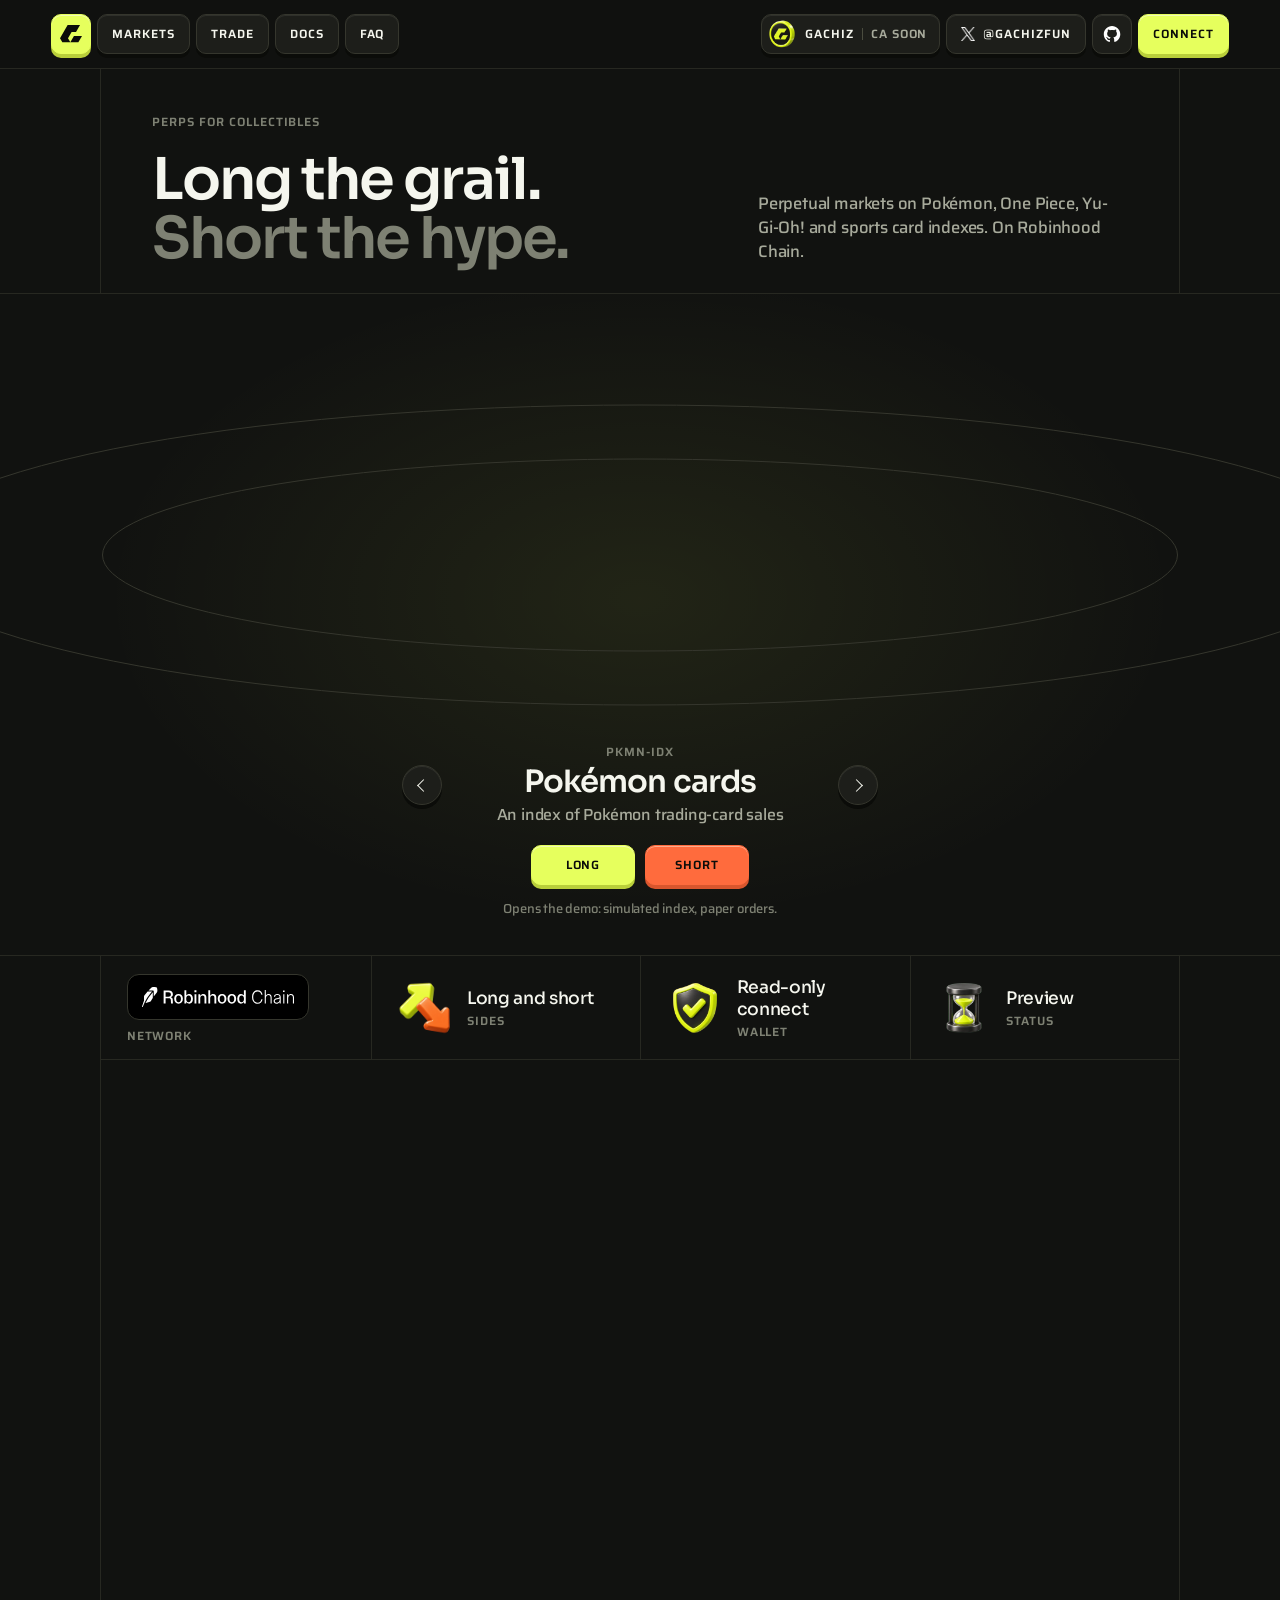
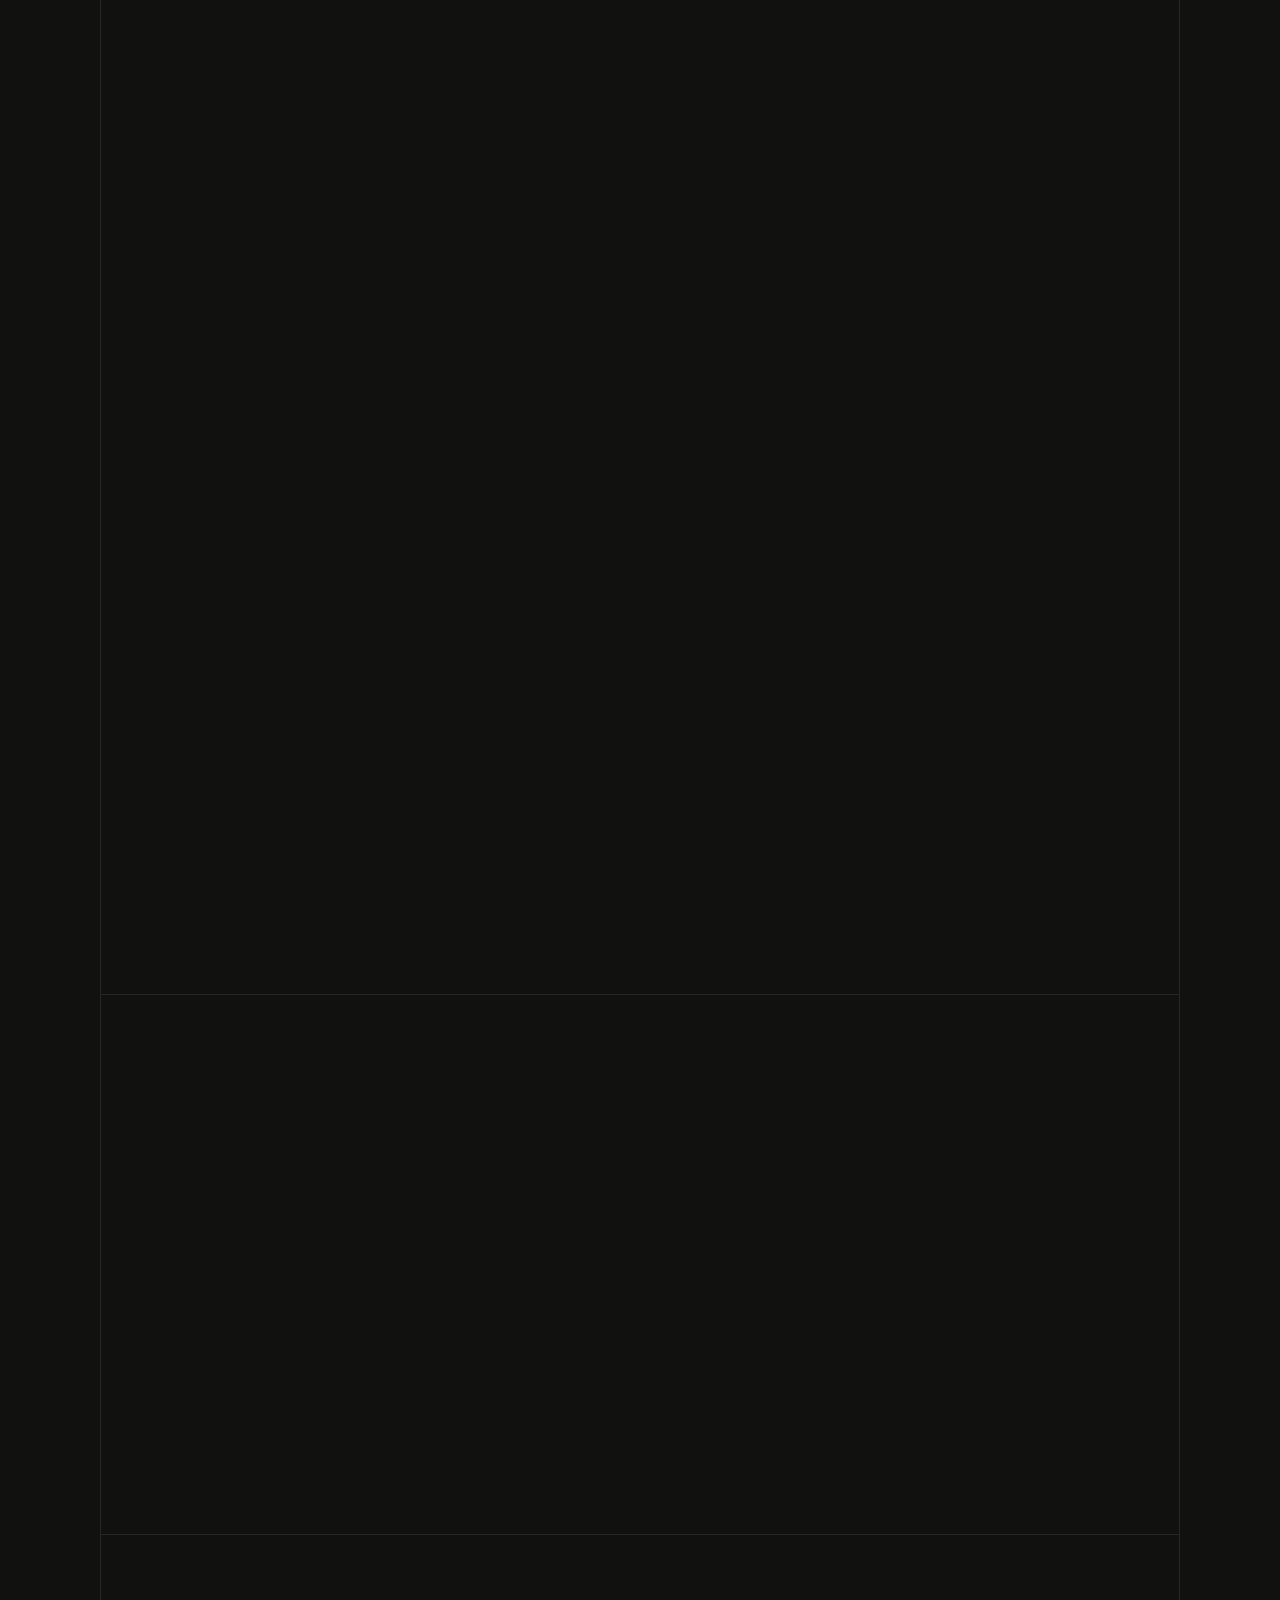
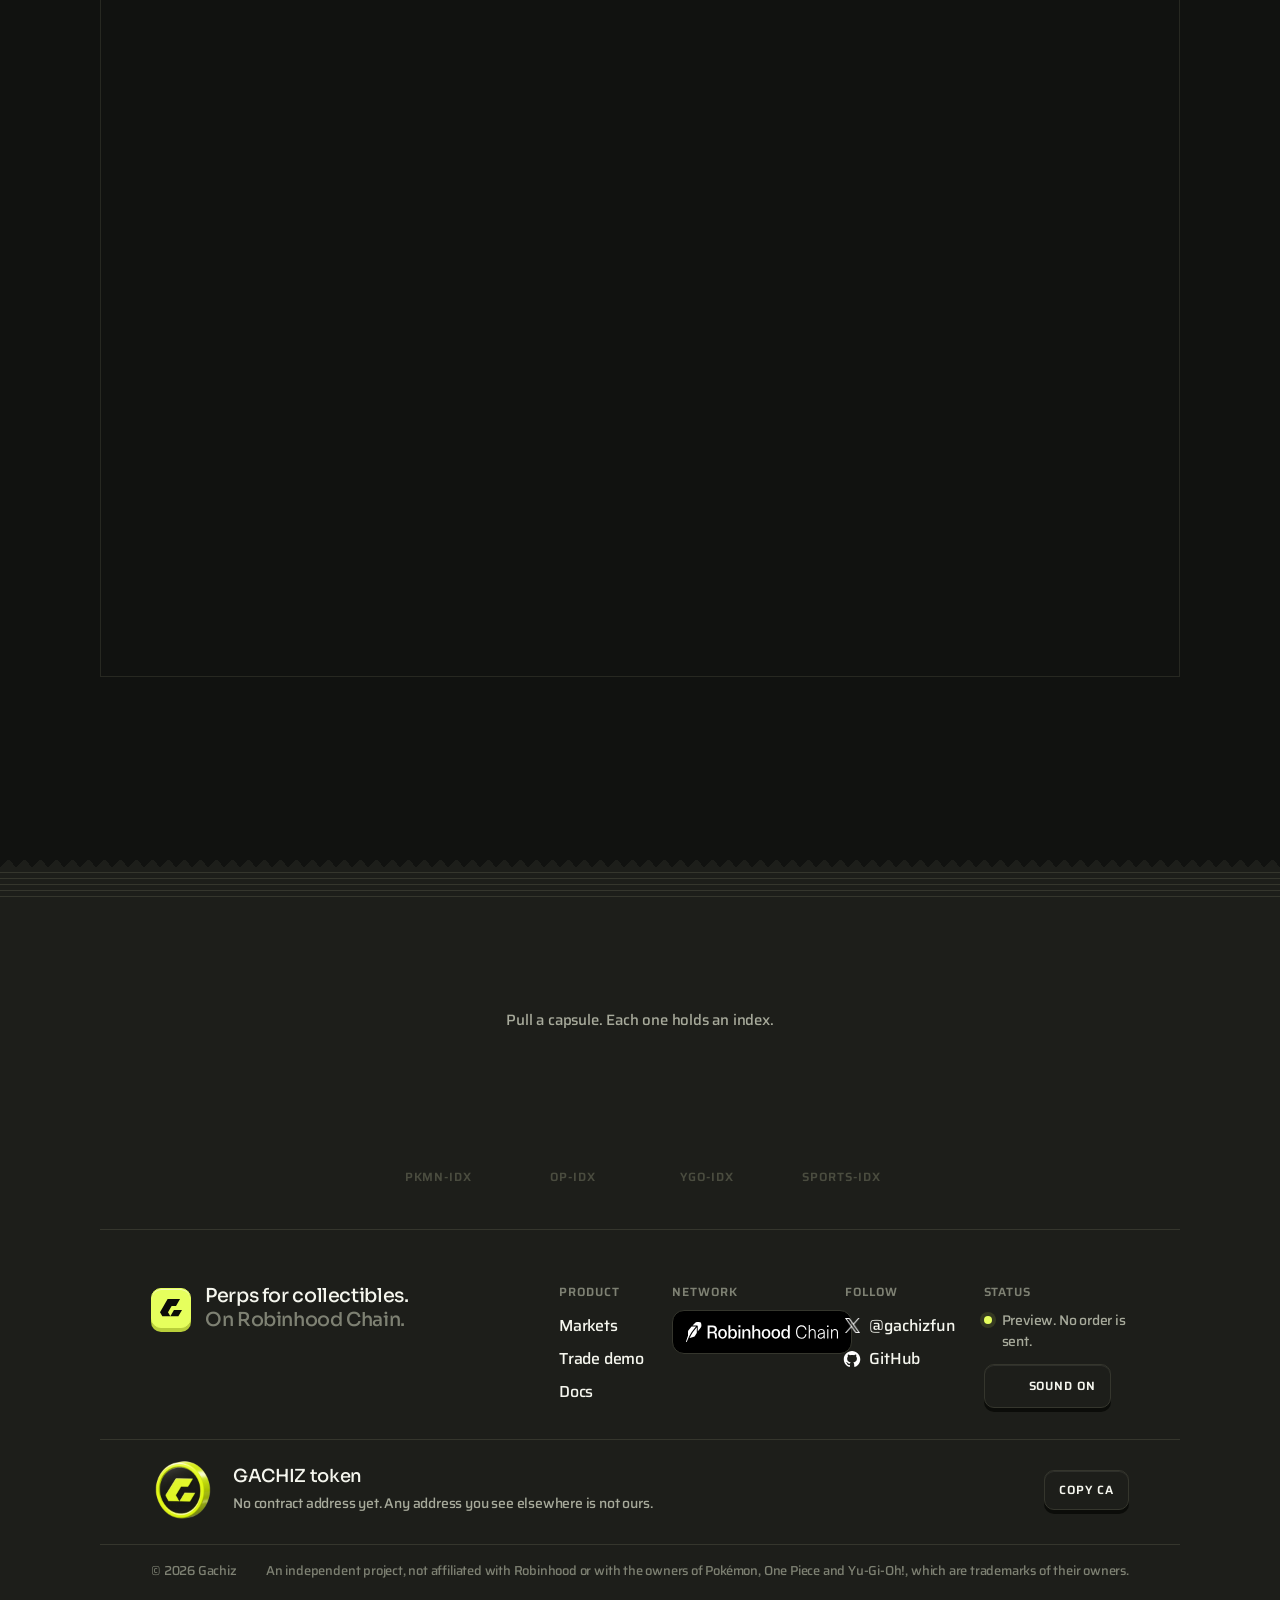
==== commit 6eb2284b: "Decorated packs per licence, GitHub link, refreshed docs figures" ====
--- a/site/index.html
+++ b/site/index.html
@@ -57,6 +57,7 @@
   <div class="barre-droite">
     <button class="puce puce-jeton" type="button" data-jeton aria-label="GACHIZ token: copy the contract address"><img src="icons/marge.webp" alt="" width="30" height="30"><span class="jeton-nom">GACHIZ</span><span class="jeton-ca" data-jeton-ca>CA soon</span></button>
     <a class="puce puce-x" href="https://x.com/gachizfun" rel="noopener" aria-label="Gachiz on X: @gachizfun"><img class="logo-x" src="logos/x.png" alt="" width="14" height="14"><span>@gachizfun</span></a>
+    <a class="puce puce-gh" href="https://github.com/averageballer4939/gachiz-fun" rel="noopener" aria-label="Gachiz on GitHub: the source of this site"><img class="logo-gh" src="logos/github.svg" alt="" width="22" height="22"></a>
     <div class="wallet">
       <button class="puce puce-zest" id="wallet-bouton" type="button" aria-haspopup="dialog" aria-expanded="false">Connect</button>
       <div class="wallet-menu" id="wallet-menu" hidden></div>
@@ -243,7 +244,7 @@
     <nav class="pied-liens" aria-label="Footer">
       <div><p class="libelle">Product</p><a href="markets/">Markets</a><a href="trade/">Trade demo</a><a href="docs/">Docs</a></div>
       <div><p class="libelle">Network</p><span class="logo-chaine"><img src="logos/robinhood-chain.svg" alt="Robinhood Chain" width="152" height="20" loading="lazy"></span></div>
-      <div><p class="libelle">Follow</p><a href="https://x.com/gachizfun" rel="noopener" aria-label="Gachiz on X: @gachizfun"><img class="logo-x" src="logos/x.png" alt="" width="15" height="15">@gachizfun</a></div>
+      <div><p class="libelle">Follow</p><a href="https://x.com/gachizfun" rel="noopener" aria-label="Gachiz on X: @gachizfun"><img class="logo-x" src="logos/x.png" alt="" width="15" height="15">@gachizfun</a><a href="https://github.com/averageballer4939/gachiz-fun" rel="noopener" aria-label="Gachiz on GitHub: the source of this site"><img class="logo-gh" src="logos/github.svg" alt="" width="22" height="22">GitHub</a></div>
       <div>
         <p class="libelle">Status</p>
         <p class="pied-etat"><span class="voyant"></span>Preview. No order is sent.</p>
--- a/site/styles.css
+++ b/site/styles.css
@@ -56,6 +56,9 @@
 .puce-logo svg { width: 22px; height: auto; fill: var(--on-zest); }
 /* Le logo officiel de X, blanc, à côté du nom du compte : jamais redessiné ni recoloré. */
 .logo-x { flex: none; width: 14px; height: 14px; }
+/* Le logo officiel de GitHub, blanc, avec sa marge libre d'origine : il mène au code du site. */
+.logo-gh { flex: none; width: 22px; height: 22px; }
+.puce-gh { width: 40px; padding: 0; justify-content: center; }
 /* Un logo de tiers qui demande un fond blanc (ChatGPT, Claude, Gemini) : tel quel, dans une petite tuile blanche. */
 .logo-tuile { flex: none; display: grid; place-items: center; width: 26px; height: 26px; background: var(--logo-blanc); border-radius: 7px; }
 .logo-tuile img { display: block; width: 17px; height: 17px; }
@@ -377,6 +380,7 @@
 .pied-jeton strong { display: block; margin-bottom: 4px; font: 500 18px/1.3 var(--titre); letter-spacing: -.02em; color: var(--text-1); }
 .jeton-adresse { font-size: 14px; color: var(--text-2); font-variant-numeric: tabular-nums; overflow-wrap: anywhere; }
 .pied-liens a .logo-x { display: inline-block; width: 15px; height: 15px; margin-right: 9px; vertical-align: -2px; }
+.pied-liens a .logo-gh { display: inline-block; width: 22px; height: 22px; margin: 0 6px 0 -4px; vertical-align: -6px; }
 
 /* ---------- Le bandeau de démo : comme un fil d'actualité, en haut de l'app ---------- */
 .bandeau { position: relative; z-index: 41; display: flex; align-items: stretch; height: 44px; overflow: hidden; background: var(--noir); border-bottom: 1px solid var(--div-2); }
@@ -427,6 +431,7 @@
   .puce { height: 38px; padding: 0 12px; }
   .puce-logo { width: 38px; padding: 0; }
   .alertes { left: 16px; right: 16px; bottom: 14px; width: auto; }
+  .barre .puce-gh { display: none; }
   .pied-liens { grid-template-columns: repeat(2, minmax(0, 1fr)); }
   .plateau { grid-template-columns: repeat(4, 72px); gap: 6px; }
   .socle > img { width: 68px; height: 68px; }
